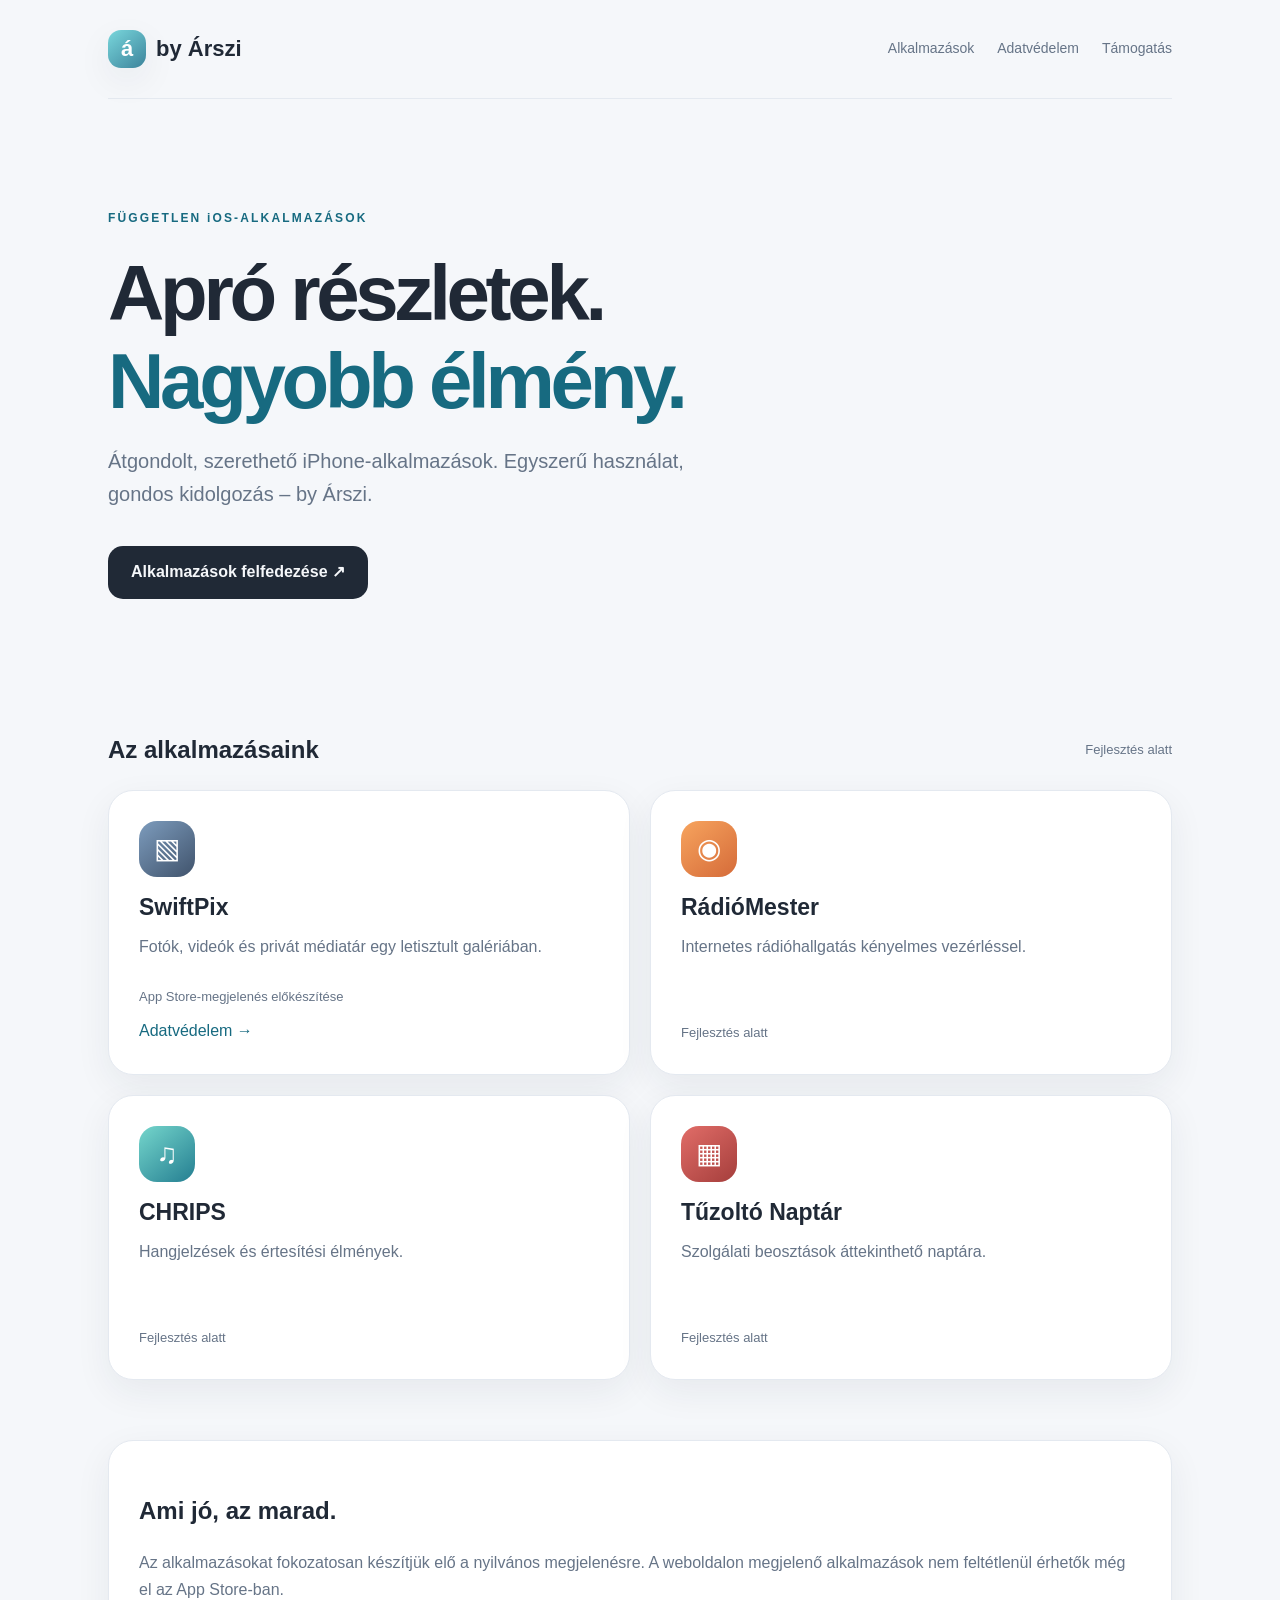
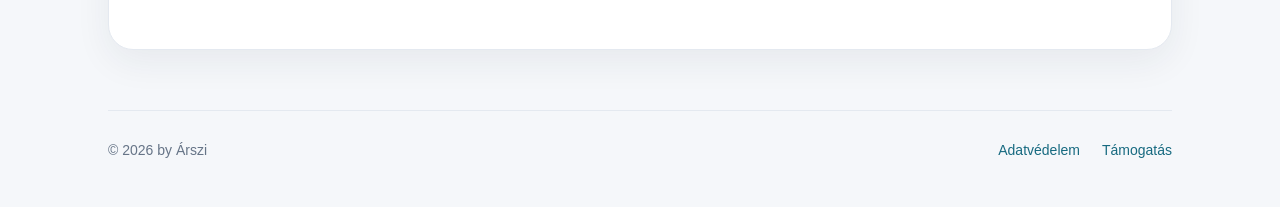
==== index.html @ ac89c8df "Add files via upload" ====
<!doctype html><html lang="hu"><head><meta charset="utf-8"><meta name="viewport" content="width=device-width,initial-scale=1"><meta name="theme-color" content="#f5f7fa"><meta name="description" content="by Árszi – független iPhone-alkalmazások."><title>by Árszi | Alkalmazások</title><link rel="stylesheet" href="style.css"></head><body><div class="wrap"><header><a class="brand" href="index.html"><span class="mark">á</span> by Árszi</a><nav><a href="#apps">Alkalmazások</a><a href="privacy.html">Adatvédelem</a><a href="support.html">Támogatás</a></nav></header><main><section class="hero"><span class="eyebrow">FÜGGETLEN iOS-ALKALMAZÁSOK</span><h1>Apró részletek.<br><span>Nagyobb élmény.</span></h1><p>Átgondolt, szerethető iPhone-alkalmazások. Egyszerű használat, gondos kidolgozás – by Árszi.</p><a class="primary" href="#apps">Alkalmazások felfedezése <span aria-hidden="true">↗</span></a></section><section id="apps"><div class="sectiontop"><h2>Az alkalmazásaink</h2><span>Fejlesztés alatt</span></div><div class="cards"><article class="card"><div class="appicon pix">▧</div><h3>SwiftPix</h3><p>Fotók, videók és privát médiatár egy letisztult galériában.</p><span class="status">App Store-megjelenés előkészítése</span><a href="privacy.html">Adatvédelem →</a></article><article class="card"><div class="appicon radio">◉</div><h3>RádióMester</h3><p>Internetes rádióhallgatás kényelmes vezérléssel.</p><span class="status">Fejlesztés alatt</span></article><article class="card"><div class="appicon chirps">♫</div><h3>CHRIPS</h3><p>Hangjelzések és értesítési élmények.</p><span class="status">Fejlesztés alatt</span></article><article class="card"><div class="appicon fire">▦</div><h3>Tűzoltó Naptár</h3><p>Szolgálati beosztások áttekinthető naptára.</p><span class="status">Fejlesztés alatt</span></article></div></section><section class="note"><h2>Ami jó, az marad.</h2><p>Az alkalmazásokat fokozatosan készítjük elő a nyilvános megjelenésre. A weboldalon megjelenő alkalmazások nem feltétlenül érhetők még el az App Store-ban.</p></section></main><footer><span>© <span id="year"></span> by Árszi</span><div><a href="privacy.html">Adatvédelem</a><a href="support.html">Támogatás</a></div></footer></div><script>document.getElementById('year').textContent=new Date().getFullYear()</script></body></html>
---- style.css ----
:root{color-scheme:light dark;--bg:#f5f7fa;--surface:#fff;--ink:#202936;--muted:#667487;--line:#e4e9f0;--accent:#368b9e;--accent2:#176a80;--shadow:0 12px 36px rgba(26,44,67,.065)}@media(prefers-color-scheme:dark){:root{--bg:#10151d;--surface:#1b2430;--ink:#edf3f9;--muted:#acb8c8;--line:#354253;--accent:#7ad5dd;--accent2:#7ad5dd;--shadow:0 14px 40px rgba(0,0,0,.16)}}*{box-sizing:border-box}html{scroll-behavior:smooth}body{margin:0;background:var(--bg);color:var(--ink);font:16px/1.65 -apple-system,BlinkMacSystemFont,"Segoe UI",sans-serif}.wrap{max-width:1120px;margin:auto;padding:0 28px}a{color:var(--accent2);text-decoration:none}a:hover{text-decoration:underline}header{display:flex;justify-content:space-between;align-items:center;gap:20px;padding:30px 0;border-bottom:1px solid var(--line)}.brand{display:flex;align-items:center;gap:10px;font-weight:800;font-size:22px;color:var(--ink)}.mark{width:38px;height:38px;border-radius:13px;background:linear-gradient(140deg,#79d7dc,#3c839b);display:grid;place-items:center;color:#fff;box-shadow:var(--shadow)}nav{display:flex;gap:23px;flex-wrap:wrap}nav a{font-size:14px;color:var(--muted)}.hero{padding:105px 0 112px;max-width:790px}.eyebrow{letter-spacing:.18em;color:var(--accent2);font-size:12px;font-weight:800}.hero h1{font-size:clamp(44px,7vw,78px);line-height:1.12;letter-spacing:-.055em;margin:20px 0}.hero h1 span{color:var(--accent2)}.hero p{font-size:20px;color:var(--muted);max-width:620px}.primary{display:inline-block;background:var(--ink);color:var(--bg);padding:13px 23px;border-radius:15px;font-weight:650;margin-top:15px}.primary:hover{text-decoration:none;opacity:.88}.sectiontop{display:flex;align-items:center;justify-content:space-between;gap:15px}.sectiontop span,.status{color:var(--muted);font-size:13px}.cards{display:grid;grid-template-columns:repeat(2,minmax(0,1fr));gap:20px}.card,.note,.content{background:var(--surface);border:1px solid var(--line);border-radius:25px;padding:30px;box-shadow:var(--shadow)}.card{min-height:285px;display:flex;flex-direction:column;align-items:flex-start}.card h3{font-size:23px;margin:12px 0 0}.card p{color:var(--muted);margin:7px 0 18px}.card .status{margin-top:auto}.card a{margin-top:10px}.appicon{width:56px;height:56px;border-radius:18px;display:grid;place-items:center;font-size:28px;color:#fff}.pix{background:linear-gradient(140deg,#7d9cbd,#40536c)}.radio{background:linear-gradient(140deg,#f7a45e,#d56b39)}.chirps{background:linear-gradient(140deg,#75d6cc,#247e91)}.fire{background:linear-gradient(140deg,#e16d68,#a53e3c)}.note{margin:60px 0}.note p,.content p,.content li{color:var(--muted)}.content{margin:55px 0;max-width:850px}.content h1{font-size:clamp(32px,5vw,52px);line-height:1.2}.content h2{margin-top:35px;font-size:22px}footer{border-top:1px solid var(--line);display:flex;justify-content:space-between;gap:15px;padding:28px 0 45px;color:var(--muted);font-size:14px}footer div{display:flex;gap:22px}@media(max-width:650px){.wrap{padding:0 18px}header{align-items:flex-start;flex-direction:column}nav{gap:16px}.hero{padding:70px 0}.hero p{font-size:18px}.cards{grid-template-columns:1fr}.card,.note,.content{padding:24px}footer{flex-direction:column}}
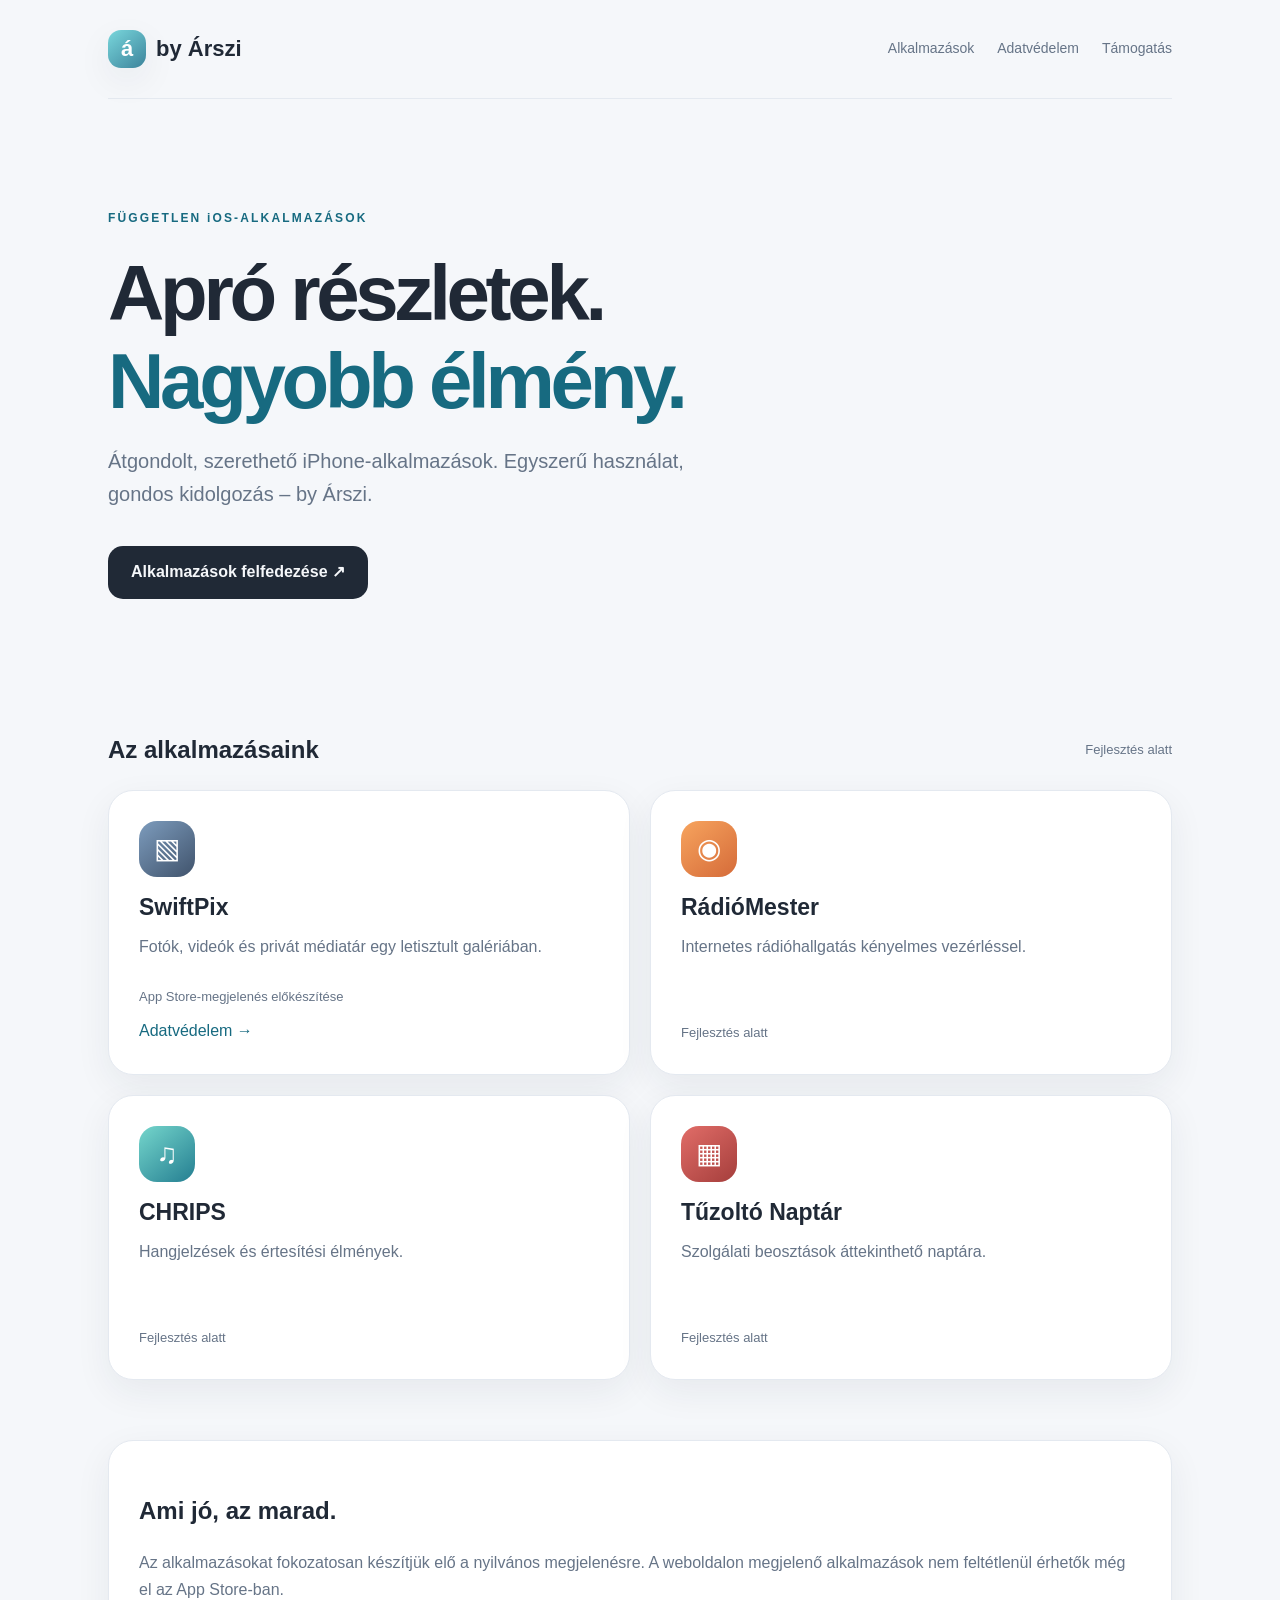
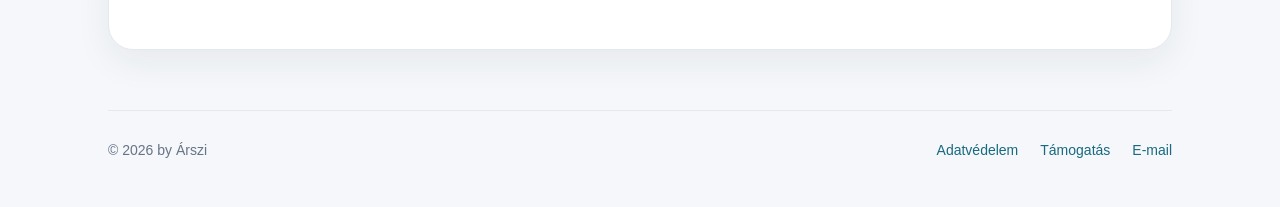
==== commit 547c3c8c: "Add files via upload" ====
--- a/index.html
+++ b/index.html
@@ -1 +1 @@
-<!doctype html><html lang="hu"><head><meta charset="utf-8"><meta name="viewport" content="width=device-width,initial-scale=1"><meta name="theme-color" content="#f5f7fa"><meta name="description" content="by Árszi – független iPhone-alkalmazások."><title>by Árszi | Alkalmazások</title><link rel="stylesheet" href="style.css"></head><body><div class="wrap"><header><a class="brand" href="index.html"><span class="mark">á</span> by Árszi</a><nav><a href="#apps">Alkalmazások</a><a href="privacy.html">Adatvédelem</a><a href="support.html">Támogatás</a></nav></header><main><section class="hero"><span class="eyebrow">FÜGGETLEN iOS-ALKALMAZÁSOK</span><h1>Apró részletek.<br><span>Nagyobb élmény.</span></h1><p>Átgondolt, szerethető iPhone-alkalmazások. Egyszerű használat, gondos kidolgozás – by Árszi.</p><a class="primary" href="#apps">Alkalmazások felfedezése <span aria-hidden="true">↗</span></a></section><section id="apps"><div class="sectiontop"><h2>Az alkalmazásaink</h2><span>Fejlesztés alatt</span></div><div class="cards"><article class="card"><div class="appicon pix">▧</div><h3>SwiftPix</h3><p>Fotók, videók és privát médiatár egy letisztult galériában.</p><span class="status">App Store-megjelenés előkészítése</span><a href="privacy.html">Adatvédelem →</a></article><article class="card"><div class="appicon radio">◉</div><h3>RádióMester</h3><p>Internetes rádióhallgatás kényelmes vezérléssel.</p><span class="status">Fejlesztés alatt</span></article><article class="card"><div class="appicon chirps">♫</div><h3>CHRIPS</h3><p>Hangjelzések és értesítési élmények.</p><span class="status">Fejlesztés alatt</span></article><article class="card"><div class="appicon fire">▦</div><h3>Tűzoltó Naptár</h3><p>Szolgálati beosztások áttekinthető naptára.</p><span class="status">Fejlesztés alatt</span></article></div></section><section class="note"><h2>Ami jó, az marad.</h2><p>Az alkalmazásokat fokozatosan készítjük elő a nyilvános megjelenésre. A weboldalon megjelenő alkalmazások nem feltétlenül érhetők még el az App Store-ban.</p></section></main><footer><span>© <span id="year"></span> by Árszi</span><div><a href="privacy.html">Adatvédelem</a><a href="support.html">Támogatás</a></div></footer></div><script>document.getElementById('year').textContent=new Date().getFullYear()</script></body></html>
+<!doctype html><html lang="hu"><head><meta charset="utf-8"><meta name="viewport" content="width=device-width,initial-scale=1"><meta name="theme-color" content="#f5f7fa"><meta name="description" content="by Árszi – független iPhone-alkalmazások."><title>by Árszi | Alkalmazások</title><link rel="stylesheet" href="style.css"></head><body><div class="wrap"><header><a class="brand" href="index.html"><span class="mark">á</span> by Árszi</a><nav><a href="#apps">Alkalmazások</a><a href="privacy.html">Adatvédelem</a><a href="support.html">Támogatás</a></nav></header><main><section class="hero"><span class="eyebrow">FÜGGETLEN iOS-ALKALMAZÁSOK</span><h1>Apró részletek.<br><span>Nagyobb élmény.</span></h1><p>Átgondolt, szerethető iPhone-alkalmazások. Egyszerű használat, gondos kidolgozás – by Árszi.</p><a class="primary" href="#apps">Alkalmazások felfedezése <span aria-hidden="true">↗</span></a></section><section id="apps"><div class="sectiontop"><h2>Az alkalmazásaink</h2><span>Fejlesztés alatt</span></div><div class="cards"><article class="card"><div class="appicon pix">▧</div><h3>SwiftPix</h3><p>Fotók, videók és privát médiatár egy letisztult galériában.</p><span class="status">App Store-megjelenés előkészítése</span><a href="privacy.html">Adatvédelem →</a></article><article class="card"><div class="appicon radio">◉</div><h3>RádióMester</h3><p>Internetes rádióhallgatás kényelmes vezérléssel.</p><span class="status">Fejlesztés alatt</span></article><article class="card"><div class="appicon chirps">♫</div><h3>CHRIPS</h3><p>Hangjelzések és értesítési élmények.</p><span class="status">Fejlesztés alatt</span></article><article class="card"><div class="appicon fire">▦</div><h3>Tűzoltó Naptár</h3><p>Szolgálati beosztások áttekinthető naptára.</p><span class="status">Fejlesztés alatt</span></article></div></section><section class="note"><h2>Ami jó, az marad.</h2><p>Az alkalmazásokat fokozatosan készítjük elő a nyilvános megjelenésre. A weboldalon megjelenő alkalmazások nem feltétlenül érhetők még el az App Store-ban.</p></section></main><footer><span>© <span id="year"></span> by Árszi</span><div><a href="privacy.html">Adatvédelem</a><a href="support.html">Támogatás</a><a href="mailto:byarszi@proton.me">E-mail</a></div></footer></div><script>document.getElementById('year').textContent=new Date().getFullYear()</script></body></html>
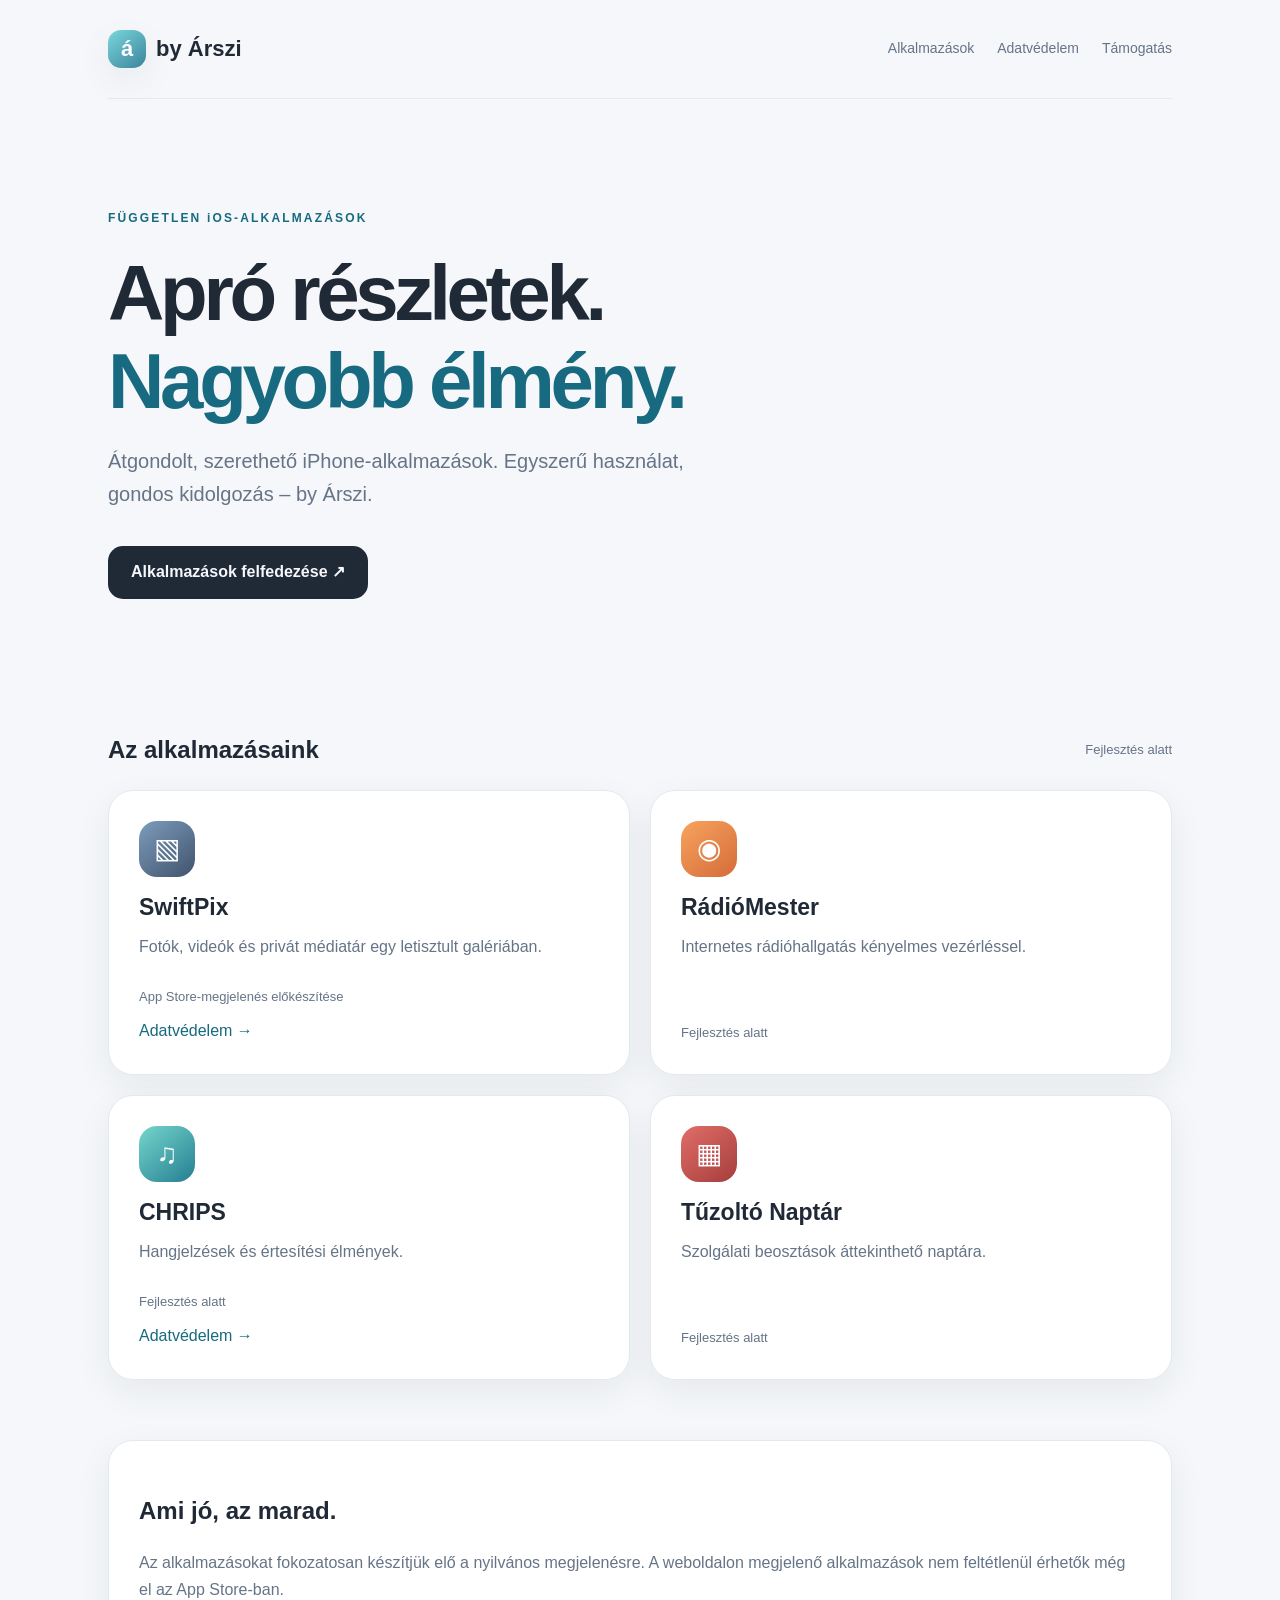
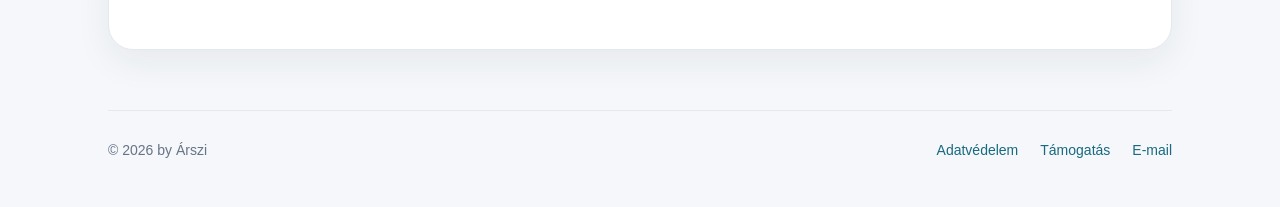
==== commit 4487c19c: "Add files via upload" ====
--- a/index.html
+++ b/index.html
@@ -1 +1 @@
-<!doctype html><html lang="hu"><head><meta charset="utf-8"><meta name="viewport" content="width=device-width,initial-scale=1"><meta name="theme-color" content="#f5f7fa"><meta name="description" content="by Árszi – független iPhone-alkalmazások."><title>by Árszi | Alkalmazások</title><link rel="stylesheet" href="style.css"></head><body><div class="wrap"><header><a class="brand" href="index.html"><span class="mark">á</span> by Árszi</a><nav><a href="#apps">Alkalmazások</a><a href="privacy.html">Adatvédelem</a><a href="support.html">Támogatás</a></nav></header><main><section class="hero"><span class="eyebrow">FÜGGETLEN iOS-ALKALMAZÁSOK</span><h1>Apró részletek.<br><span>Nagyobb élmény.</span></h1><p>Átgondolt, szerethető iPhone-alkalmazások. Egyszerű használat, gondos kidolgozás – by Árszi.</p><a class="primary" href="#apps">Alkalmazások felfedezése <span aria-hidden="true">↗</span></a></section><section id="apps"><div class="sectiontop"><h2>Az alkalmazásaink</h2><span>Fejlesztés alatt</span></div><div class="cards"><article class="card"><div class="appicon pix">▧</div><h3>SwiftPix</h3><p>Fotók, videók és privát médiatár egy letisztult galériában.</p><span class="status">App Store-megjelenés előkészítése</span><a href="privacy.html">Adatvédelem →</a></article><article class="card"><div class="appicon radio">◉</div><h3>RádióMester</h3><p>Internetes rádióhallgatás kényelmes vezérléssel.</p><span class="status">Fejlesztés alatt</span></article><article class="card"><div class="appicon chirps">♫</div><h3>CHRIPS</h3><p>Hangjelzések és értesítési élmények.</p><span class="status">Fejlesztés alatt</span></article><article class="card"><div class="appicon fire">▦</div><h3>Tűzoltó Naptár</h3><p>Szolgálati beosztások áttekinthető naptára.</p><span class="status">Fejlesztés alatt</span></article></div></section><section class="note"><h2>Ami jó, az marad.</h2><p>Az alkalmazásokat fokozatosan készítjük elő a nyilvános megjelenésre. A weboldalon megjelenő alkalmazások nem feltétlenül érhetők még el az App Store-ban.</p></section></main><footer><span>© <span id="year"></span> by Árszi</span><div><a href="privacy.html">Adatvédelem</a><a href="support.html">Támogatás</a><a href="mailto:byarszi@proton.me">E-mail</a></div></footer></div><script>document.getElementById('year').textContent=new Date().getFullYear()</script></body></html>
+<!doctype html><html lang="hu"><head><meta charset="utf-8"><meta name="viewport" content="width=device-width,initial-scale=1"><meta name="theme-color" content="#f5f7fa"><meta name="description" content="by Árszi – független iPhone-alkalmazások."><title>by Árszi | Alkalmazások</title><link rel="stylesheet" href="style.css"></head><body><div class="wrap"><header><a class="brand" href="index.html"><span class="mark">á</span> by Árszi</a><nav><a href="#apps">Alkalmazások</a><a href="privacy.html">Adatvédelem</a><a href="support.html">Támogatás</a></nav></header><main><section class="hero"><span class="eyebrow">FÜGGETLEN iOS-ALKALMAZÁSOK</span><h1>Apró részletek.<br><span>Nagyobb élmény.</span></h1><p>Átgondolt, szerethető iPhone-alkalmazások. Egyszerű használat, gondos kidolgozás – by Árszi.</p><a class="primary" href="#apps">Alkalmazások felfedezése <span aria-hidden="true">↗</span></a></section><section id="apps"><div class="sectiontop"><h2>Az alkalmazásaink</h2><span>Fejlesztés alatt</span></div><div class="cards"><article class="card"><div class="appicon pix">▧</div><h3>SwiftPix</h3><p>Fotók, videók és privát médiatár egy letisztult galériában.</p><span class="status">App Store-megjelenés előkészítése</span><a href="privacy.html">Adatvédelem →</a></article><article class="card"><div class="appicon radio">◉</div><h3>RádióMester</h3><p>Internetes rádióhallgatás kényelmes vezérléssel.</p><span class="status">Fejlesztés alatt</span></article><article class="card"><div class="appicon chirps">♫</div><h3>CHRIPS</h3><p>Hangjelzések és értesítési élmények.</p><span class="status">Fejlesztés alatt</span><a href="chrips-privacy.html">Adatvédelem →</a></article><article class="card"><div class="appicon fire">▦</div><h3>Tűzoltó Naptár</h3><p>Szolgálati beosztások áttekinthető naptára.</p><span class="status">Fejlesztés alatt</span></article></div></section><section class="note"><h2>Ami jó, az marad.</h2><p>Az alkalmazásokat fokozatosan készítjük elő a nyilvános megjelenésre. A weboldalon megjelenő alkalmazások nem feltétlenül érhetők még el az App Store-ban.</p></section></main><footer><span>© <span id="year"></span> by Árszi</span><div><a href="privacy.html">Adatvédelem</a><a href="support.html">Támogatás</a><a href="mailto:byarszi@proton.me">E-mail</a></div></footer></div><script>document.getElementById('year').textContent=new Date().getFullYear()</script></body></html>
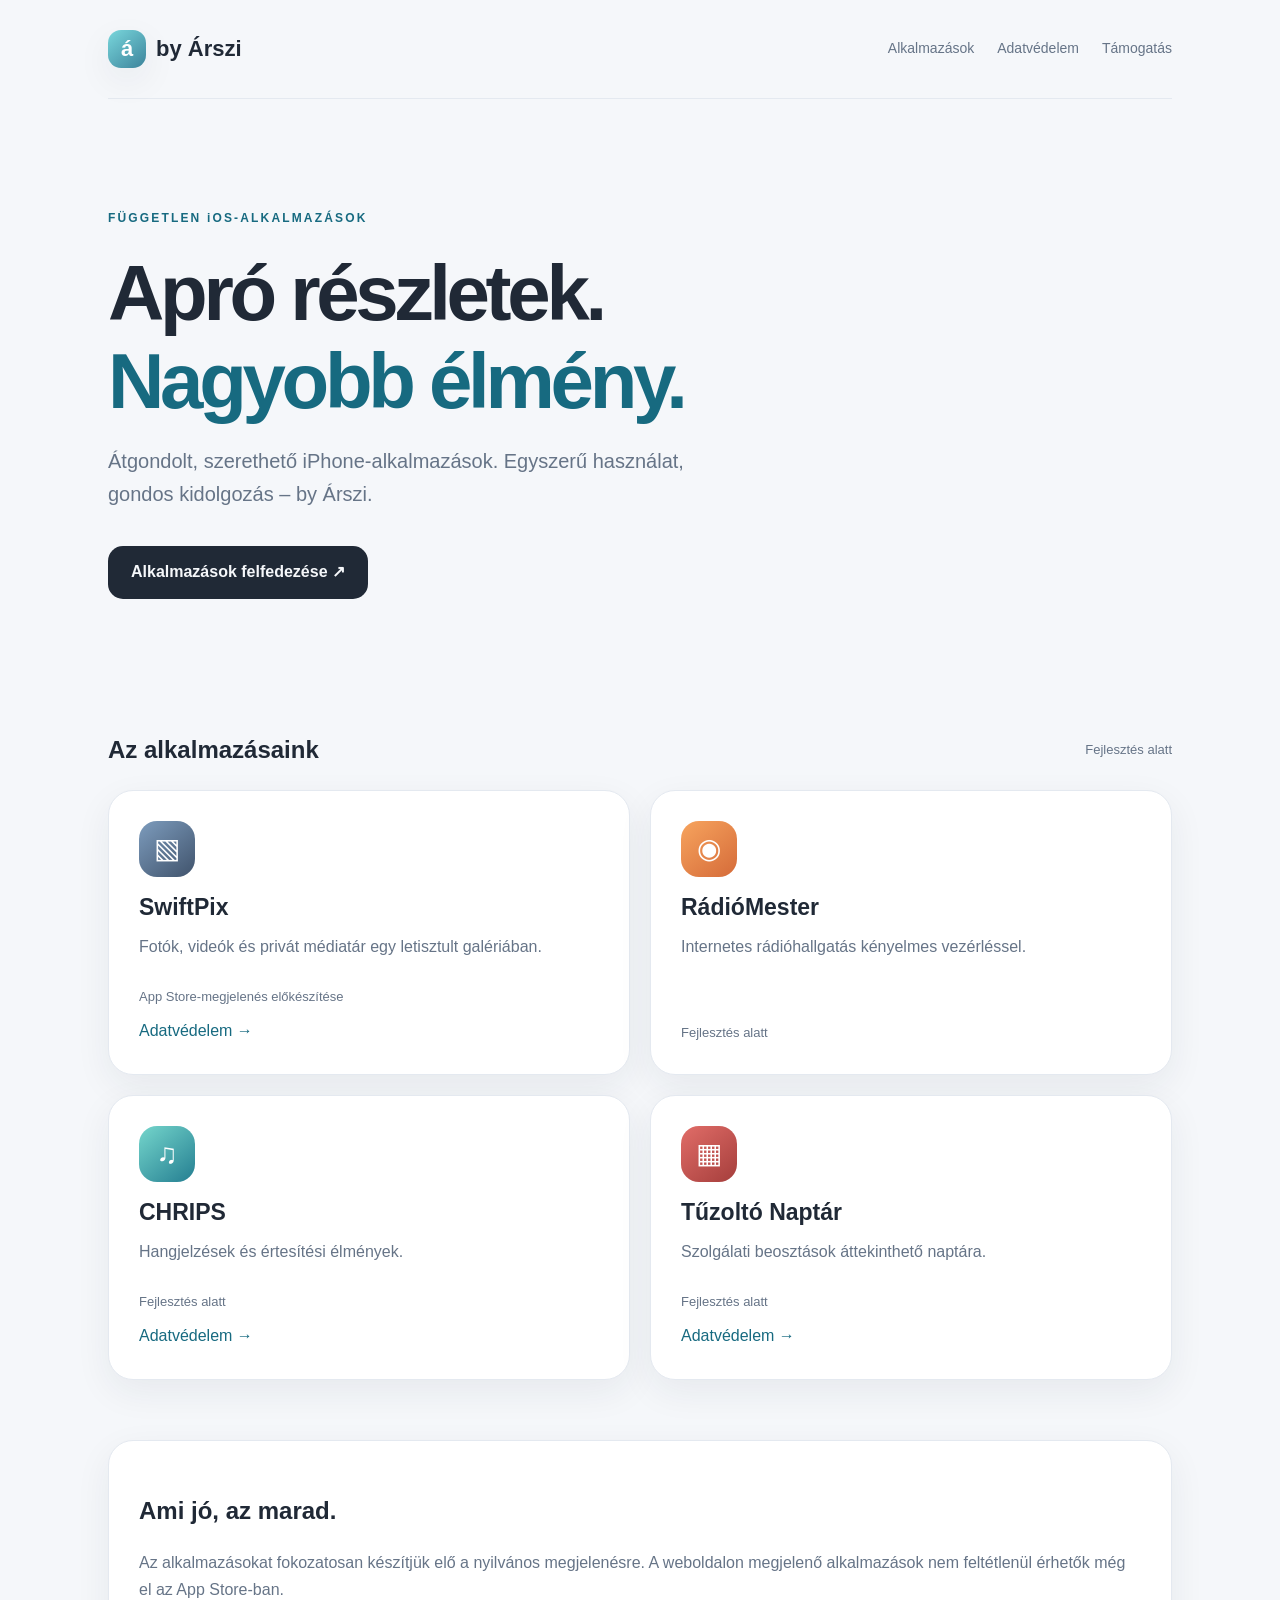
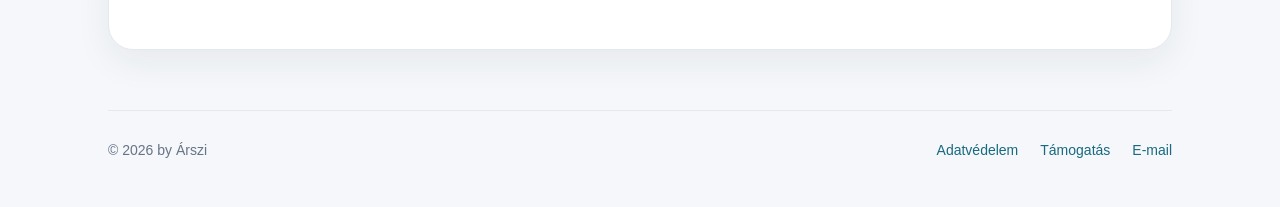
==== commit 837d6cbf: "Add files via upload" ====
--- a/index.html
+++ b/index.html
@@ -1 +1 @@
-<!doctype html><html lang="hu"><head><meta charset="utf-8"><meta name="viewport" content="width=device-width,initial-scale=1"><meta name="theme-color" content="#f5f7fa"><meta name="description" content="by Árszi – független iPhone-alkalmazások."><title>by Árszi | Alkalmazások</title><link rel="stylesheet" href="style.css"></head><body><div class="wrap"><header><a class="brand" href="index.html"><span class="mark">á</span> by Árszi</a><nav><a href="#apps">Alkalmazások</a><a href="privacy.html">Adatvédelem</a><a href="support.html">Támogatás</a></nav></header><main><section class="hero"><span class="eyebrow">FÜGGETLEN iOS-ALKALMAZÁSOK</span><h1>Apró részletek.<br><span>Nagyobb élmény.</span></h1><p>Átgondolt, szerethető iPhone-alkalmazások. Egyszerű használat, gondos kidolgozás – by Árszi.</p><a class="primary" href="#apps">Alkalmazások felfedezése <span aria-hidden="true">↗</span></a></section><section id="apps"><div class="sectiontop"><h2>Az alkalmazásaink</h2><span>Fejlesztés alatt</span></div><div class="cards"><article class="card"><div class="appicon pix">▧</div><h3>SwiftPix</h3><p>Fotók, videók és privát médiatár egy letisztult galériában.</p><span class="status">App Store-megjelenés előkészítése</span><a href="privacy.html">Adatvédelem →</a></article><article class="card"><div class="appicon radio">◉</div><h3>RádióMester</h3><p>Internetes rádióhallgatás kényelmes vezérléssel.</p><span class="status">Fejlesztés alatt</span></article><article class="card"><div class="appicon chirps">♫</div><h3>CHRIPS</h3><p>Hangjelzések és értesítési élmények.</p><span class="status">Fejlesztés alatt</span><a href="chrips-privacy.html">Adatvédelem →</a></article><article class="card"><div class="appicon fire">▦</div><h3>Tűzoltó Naptár</h3><p>Szolgálati beosztások áttekinthető naptára.</p><span class="status">Fejlesztés alatt</span></article></div></section><section class="note"><h2>Ami jó, az marad.</h2><p>Az alkalmazásokat fokozatosan készítjük elő a nyilvános megjelenésre. A weboldalon megjelenő alkalmazások nem feltétlenül érhetők még el az App Store-ban.</p></section></main><footer><span>© <span id="year"></span> by Árszi</span><div><a href="privacy.html">Adatvédelem</a><a href="support.html">Támogatás</a><a href="mailto:byarszi@proton.me">E-mail</a></div></footer></div><script>document.getElementById('year').textContent=new Date().getFullYear()</script></body></html>
+<!doctype html><html lang="hu"><head><meta charset="utf-8"><meta name="viewport" content="width=device-width,initial-scale=1"><meta name="theme-color" content="#f5f7fa"><meta name="description" content="by Árszi – független iPhone-alkalmazások."><title>by Árszi | Alkalmazások</title><link rel="stylesheet" href="style.css"></head><body><div class="wrap"><header><a class="brand" href="index.html"><span class="mark">á</span> by Árszi</a><nav><a href="#apps">Alkalmazások</a><a href="privacy.html">Adatvédelem</a><a href="support.html">Támogatás</a></nav></header><main><section class="hero"><span class="eyebrow">FÜGGETLEN iOS-ALKALMAZÁSOK</span><h1>Apró részletek.<br><span>Nagyobb élmény.</span></h1><p>Átgondolt, szerethető iPhone-alkalmazások. Egyszerű használat, gondos kidolgozás – by Árszi.</p><a class="primary" href="#apps">Alkalmazások felfedezése <span aria-hidden="true">↗</span></a></section><section id="apps"><div class="sectiontop"><h2>Az alkalmazásaink</h2><span>Fejlesztés alatt</span></div><div class="cards"><article class="card"><div class="appicon pix">▧</div><h3>SwiftPix</h3><p>Fotók, videók és privát médiatár egy letisztult galériában.</p><span class="status">App Store-megjelenés előkészítése</span><a href="privacy.html">Adatvédelem →</a></article><article class="card"><div class="appicon radio">◉</div><h3>RádióMester</h3><p>Internetes rádióhallgatás kényelmes vezérléssel.</p><span class="status">Fejlesztés alatt</span></article><article class="card"><div class="appicon chirps">♫</div><h3>CHRIPS</h3><p>Hangjelzések és értesítési élmények.</p><span class="status">Fejlesztés alatt</span><a href="chrips-privacy.html">Adatvédelem →</a></article><article class="card"><div class="appicon fire">▦</div><h3>Tűzoltó Naptár</h3><p>Szolgálati beosztások áttekinthető naptára.</p><span class="status">Fejlesztés alatt</span><a href="tuzoltonaptar-privacy.html">Adatvédelem →</a></article></div></section><section class="note"><h2>Ami jó, az marad.</h2><p>Az alkalmazásokat fokozatosan készítjük elő a nyilvános megjelenésre. A weboldalon megjelenő alkalmazások nem feltétlenül érhetők még el az App Store-ban.</p></section></main><footer><span>© <span id="year"></span> by Árszi</span><div><a href="privacy.html">Adatvédelem</a><a href="support.html">Támogatás</a><a href="mailto:byarszi@proton.me">E-mail</a></div></footer></div><script>document.getElementById('year').textContent=new Date().getFullYear()</script></body></html>
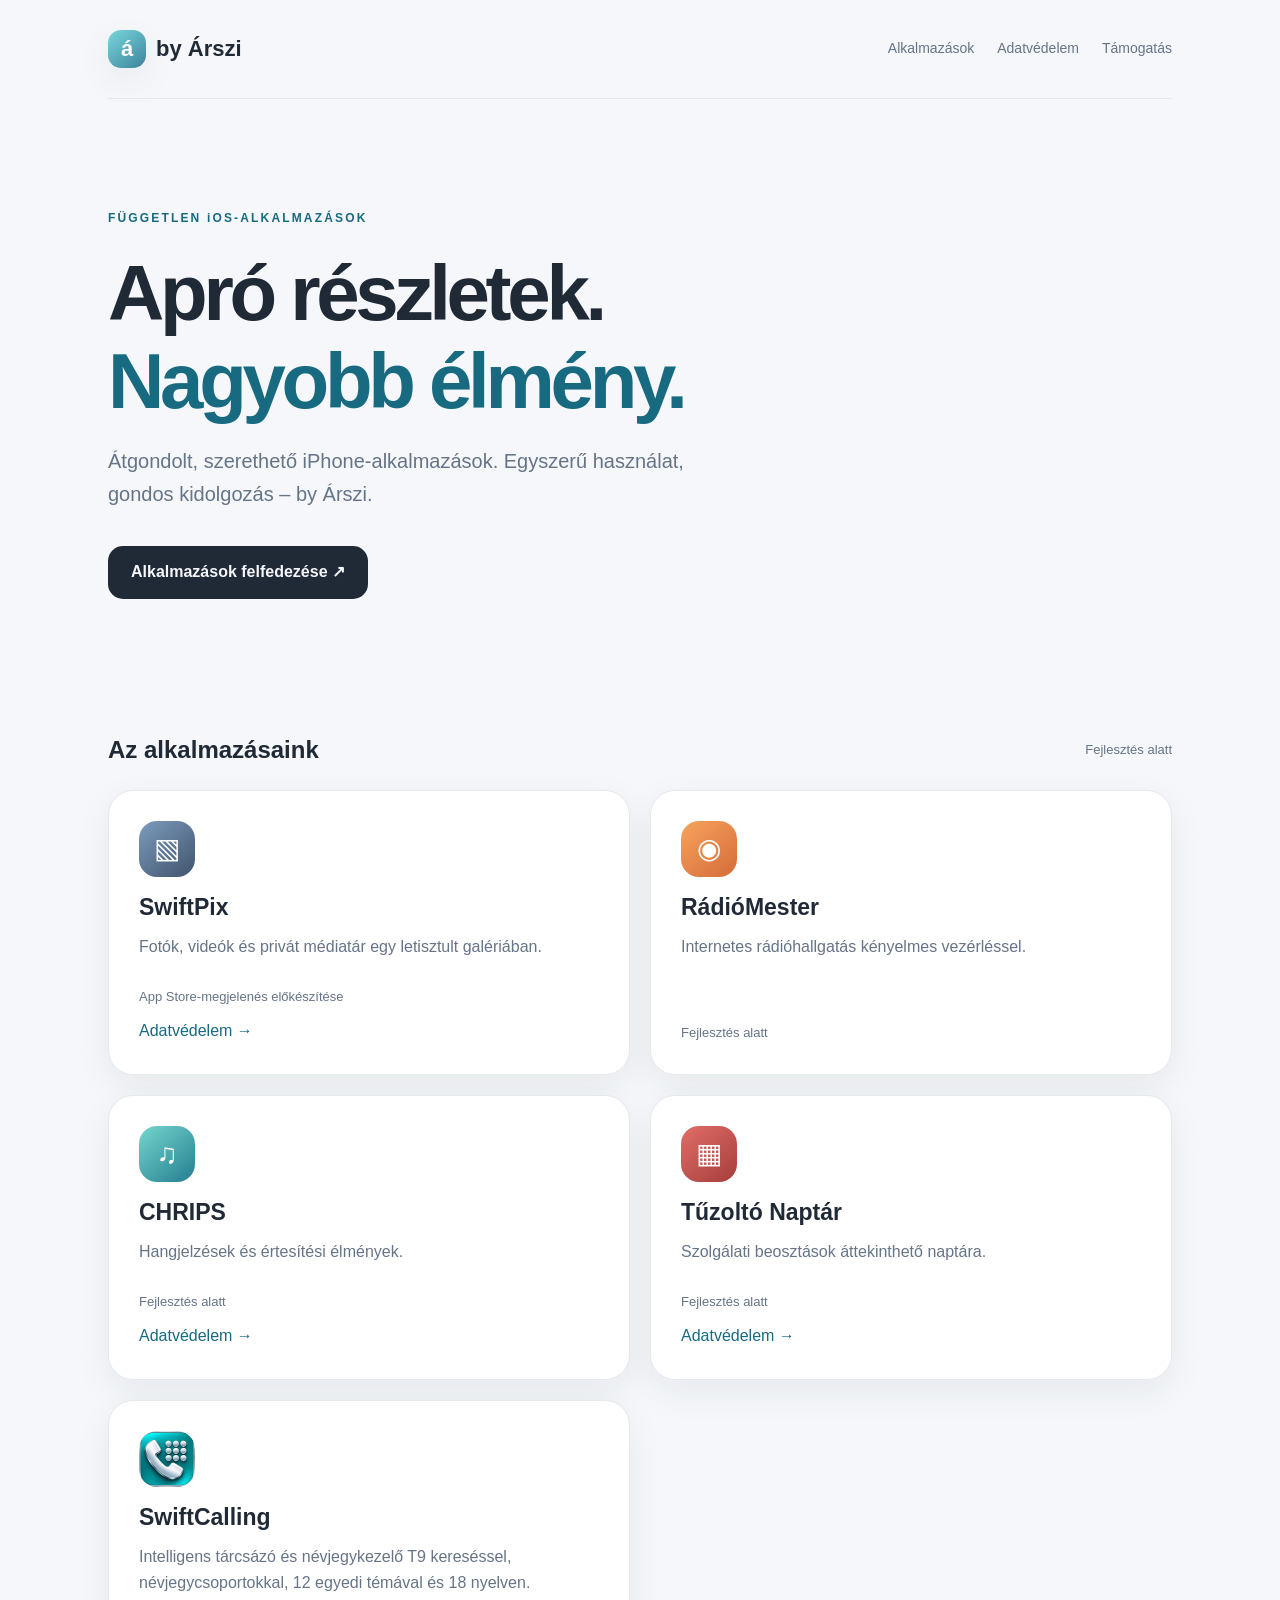
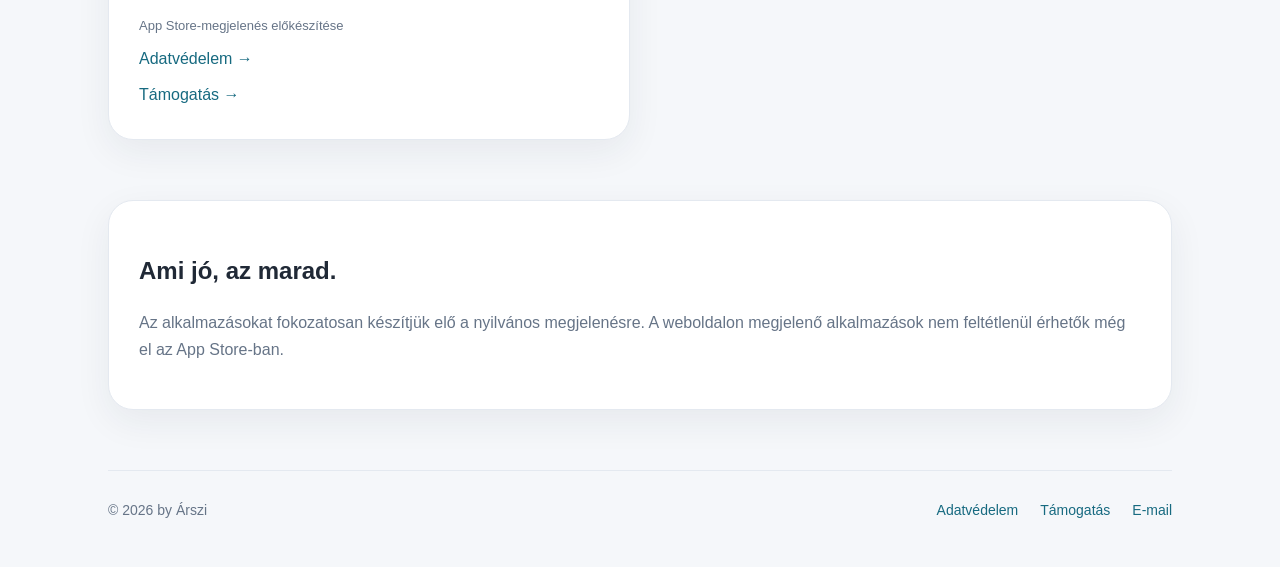
==== commit 8edf7296: "Add files via upload" ====
--- a/index.html
+++ b/index.html
@@ -1 +1 @@
-<!doctype html><html lang="hu"><head><meta charset="utf-8"><meta name="viewport" content="width=device-width,initial-scale=1"><meta name="theme-color" content="#f5f7fa"><meta name="description" content="by Árszi – független iPhone-alkalmazások."><title>by Árszi | Alkalmazások</title><link rel="stylesheet" href="style.css"></head><body><div class="wrap"><header><a class="brand" href="index.html"><span class="mark">á</span> by Árszi</a><nav><a href="#apps">Alkalmazások</a><a href="privacy.html">Adatvédelem</a><a href="support.html">Támogatás</a></nav></header><main><section class="hero"><span class="eyebrow">FÜGGETLEN iOS-ALKALMAZÁSOK</span><h1>Apró részletek.<br><span>Nagyobb élmény.</span></h1><p>Átgondolt, szerethető iPhone-alkalmazások. Egyszerű használat, gondos kidolgozás – by Árszi.</p><a class="primary" href="#apps">Alkalmazások felfedezése <span aria-hidden="true">↗</span></a></section><section id="apps"><div class="sectiontop"><h2>Az alkalmazásaink</h2><span>Fejlesztés alatt</span></div><div class="cards"><article class="card"><div class="appicon pix">▧</div><h3>SwiftPix</h3><p>Fotók, videók és privát médiatár egy letisztult galériában.</p><span class="status">App Store-megjelenés előkészítése</span><a href="privacy.html">Adatvédelem →</a></article><article class="card"><div class="appicon radio">◉</div><h3>RádióMester</h3><p>Internetes rádióhallgatás kényelmes vezérléssel.</p><span class="status">Fejlesztés alatt</span></article><article class="card"><div class="appicon chirps">♫</div><h3>CHRIPS</h3><p>Hangjelzések és értesítési élmények.</p><span class="status">Fejlesztés alatt</span><a href="chrips-privacy.html">Adatvédelem →</a></article><article class="card"><div class="appicon fire">▦</div><h3>Tűzoltó Naptár</h3><p>Szolgálati beosztások áttekinthető naptára.</p><span class="status">Fejlesztés alatt</span><a href="tuzoltonaptar-privacy.html">Adatvédelem →</a></article></div></section><section class="note"><h2>Ami jó, az marad.</h2><p>Az alkalmazásokat fokozatosan készítjük elő a nyilvános megjelenésre. A weboldalon megjelenő alkalmazások nem feltétlenül érhetők még el az App Store-ban.</p></section></main><footer><span>© <span id="year"></span> by Árszi</span><div><a href="privacy.html">Adatvédelem</a><a href="support.html">Támogatás</a><a href="mailto:byarszi@proton.me">E-mail</a></div></footer></div><script>document.getElementById('year').textContent=new Date().getFullYear()</script></body></html>
+<!doctype html><html lang="hu"><head><meta charset="utf-8"><meta name="viewport" content="width=device-width,initial-scale=1"><meta name="theme-color" content="#f5f7fa"><meta name="description" content="by Árszi – független iPhone-alkalmazások."><title>by Árszi | Alkalmazások</title><link rel="stylesheet" href="style.css"></head><body><div class="wrap"><header><a class="brand" href="index.html"><span class="mark">á</span> by Árszi</a><nav><a href="#apps">Alkalmazások</a><a href="privacy.html">Adatvédelem</a><a href="support.html">Támogatás</a></nav></header><main><section class="hero"><span class="eyebrow">FÜGGETLEN iOS-ALKALMAZÁSOK</span><h1>Apró részletek.<br><span>Nagyobb élmény.</span></h1><p>Átgondolt, szerethető iPhone-alkalmazások. Egyszerű használat, gondos kidolgozás – by Árszi.</p><a class="primary" href="#apps">Alkalmazások felfedezése <span aria-hidden="true">↗</span></a></section><section id="apps"><div class="sectiontop"><h2>Az alkalmazásaink</h2><span>Fejlesztés alatt</span></div><div class="cards"><article class="card"><div class="appicon pix">▧</div><h3>SwiftPix</h3><p>Fotók, videók és privát médiatár egy letisztult galériában.</p><span class="status">App Store-megjelenés előkészítése</span><a href="privacy.html">Adatvédelem →</a></article><article class="card"><div class="appicon radio">◉</div><h3>RádióMester</h3><p>Internetes rádióhallgatás kényelmes vezérléssel.</p><span class="status">Fejlesztés alatt</span></article><article class="card"><div class="appicon chirps">♫</div><h3>CHRIPS</h3><p>Hangjelzések és értesítési élmények.</p><span class="status">Fejlesztés alatt</span><a href="chrips-privacy.html">Adatvédelem →</a></article><article class="card"><div class="appicon fire">▦</div><h3>Tűzoltó Naptár</h3><p>Szolgálati beosztások áttekinthető naptára.</p><span class="status">Fejlesztés alatt</span><a href="tuzoltonaptar-privacy.html">Adatvédelem →</a></article><article class="card"><img class="appicon" src="[data-uri]" width="56" height="56" alt="SwiftCalling alkalmazásikon"><h3>SwiftCalling</h3><p>Intelligens tárcsázó és névjegykezelő T9 kereséssel, névjegycsoportokkal, 12 egyedi témával és 18 nyelven.</p><span class="status">App Store-megjelenés előkészítése</span><a href="swiftcalling-privacy.html">Adatvédelem →</a><a href="swiftcalling-support.html">Támogatás →</a></article></div></section><section class="note"><h2>Ami jó, az marad.</h2><p>Az alkalmazásokat fokozatosan készítjük elő a nyilvános megjelenésre. A weboldalon megjelenő alkalmazások nem feltétlenül érhetők még el az App Store-ban.</p></section></main><footer><span>© <span id="year"></span> by Árszi</span><div><a href="privacy.html">Adatvédelem</a><a href="support.html">Támogatás</a><a href="mailto:byarszi@proton.me">E-mail</a></div></footer></div><script>document.getElementById('year').textContent=new Date().getFullYear()</script></body></html>
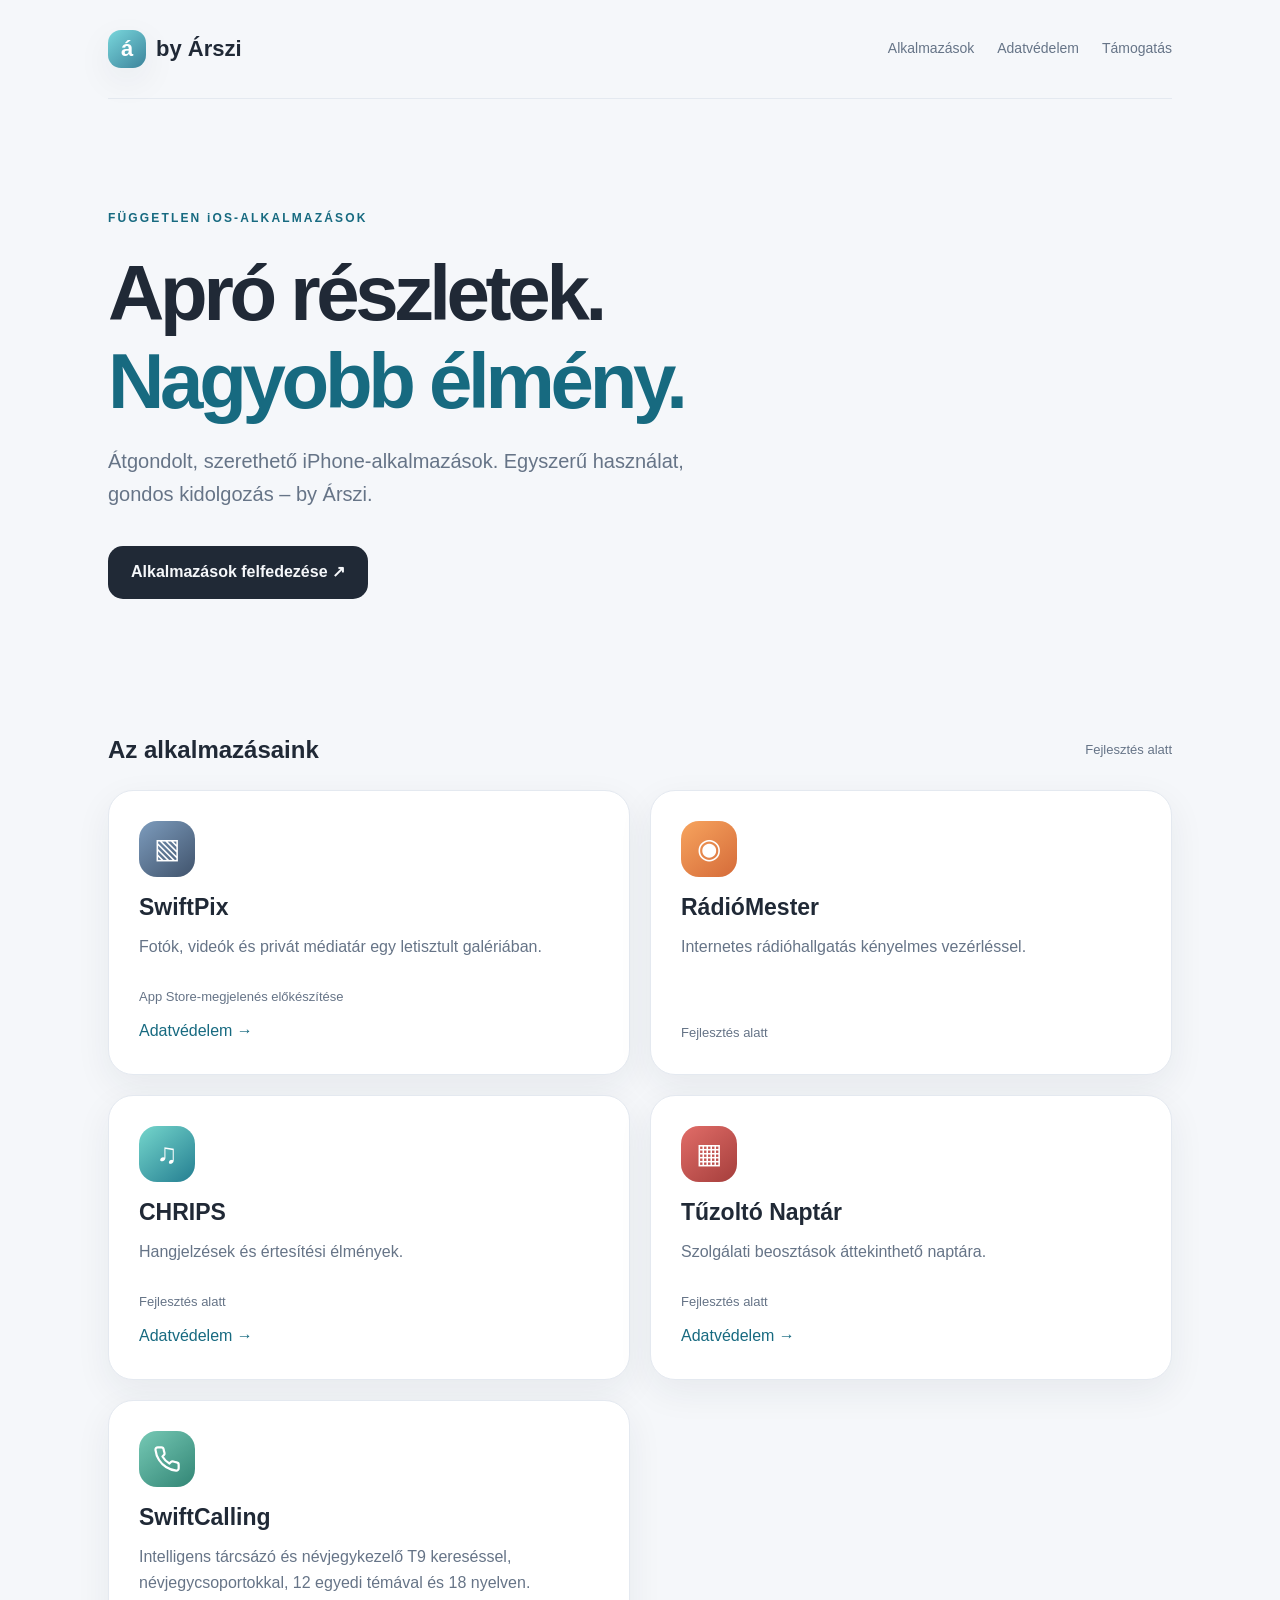
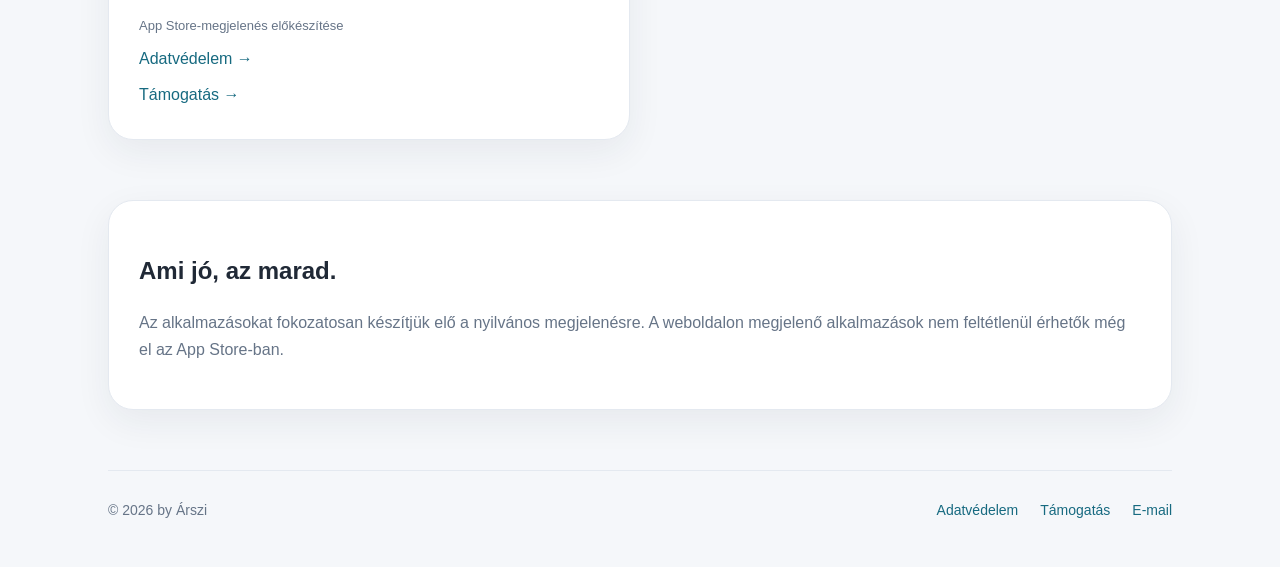
==== commit c26cbeb6: "Add files via upload" ====
--- a/index.html
+++ b/index.html
@@ -1 +1 @@
-<!doctype html><html lang="hu"><head><meta charset="utf-8"><meta name="viewport" content="width=device-width,initial-scale=1"><meta name="theme-color" content="#f5f7fa"><meta name="description" content="by Árszi – független iPhone-alkalmazások."><title>by Árszi | Alkalmazások</title><link rel="stylesheet" href="style.css"></head><body><div class="wrap"><header><a class="brand" href="index.html"><span class="mark">á</span> by Árszi</a><nav><a href="#apps">Alkalmazások</a><a href="privacy.html">Adatvédelem</a><a href="support.html">Támogatás</a></nav></header><main><section class="hero"><span class="eyebrow">FÜGGETLEN iOS-ALKALMAZÁSOK</span><h1>Apró részletek.<br><span>Nagyobb élmény.</span></h1><p>Átgondolt, szerethető iPhone-alkalmazások. Egyszerű használat, gondos kidolgozás – by Árszi.</p><a class="primary" href="#apps">Alkalmazások felfedezése <span aria-hidden="true">↗</span></a></section><section id="apps"><div class="sectiontop"><h2>Az alkalmazásaink</h2><span>Fejlesztés alatt</span></div><div class="cards"><article class="card"><div class="appicon pix">▧</div><h3>SwiftPix</h3><p>Fotók, videók és privát médiatár egy letisztult galériában.</p><span class="status">App Store-megjelenés előkészítése</span><a href="privacy.html">Adatvédelem →</a></article><article class="card"><div class="appicon radio">◉</div><h3>RádióMester</h3><p>Internetes rádióhallgatás kényelmes vezérléssel.</p><span class="status">Fejlesztés alatt</span></article><article class="card"><div class="appicon chirps">♫</div><h3>CHRIPS</h3><p>Hangjelzések és értesítési élmények.</p><span class="status">Fejlesztés alatt</span><a href="chrips-privacy.html">Adatvédelem →</a></article><article class="card"><div class="appicon fire">▦</div><h3>Tűzoltó Naptár</h3><p>Szolgálati beosztások áttekinthető naptára.</p><span class="status">Fejlesztés alatt</span><a href="tuzoltonaptar-privacy.html">Adatvédelem →</a></article><article class="card"><img class="appicon" src="[data-uri]" width="56" height="56" alt="SwiftCalling alkalmazásikon"><h3>SwiftCalling</h3><p>Intelligens tárcsázó és névjegykezelő T9 kereséssel, névjegycsoportokkal, 12 egyedi témával és 18 nyelven.</p><span class="status">App Store-megjelenés előkészítése</span><a href="swiftcalling-privacy.html">Adatvédelem →</a><a href="swiftcalling-support.html">Támogatás →</a></article></div></section><section class="note"><h2>Ami jó, az marad.</h2><p>Az alkalmazásokat fokozatosan készítjük elő a nyilvános megjelenésre. A weboldalon megjelenő alkalmazások nem feltétlenül érhetők még el az App Store-ban.</p></section></main><footer><span>© <span id="year"></span> by Árszi</span><div><a href="privacy.html">Adatvédelem</a><a href="support.html">Támogatás</a><a href="mailto:byarszi@proton.me">E-mail</a></div></footer></div><script>document.getElementById('year').textContent=new Date().getFullYear()</script></body></html>
+<!doctype html><html lang="hu"><head><meta charset="utf-8"><meta name="viewport" content="width=device-width,initial-scale=1"><meta name="theme-color" content="#f5f7fa"><meta name="description" content="by Árszi – független iPhone-alkalmazások."><title>by Árszi | Alkalmazások</title><link rel="stylesheet" href="style.css"></head><body><div class="wrap"><header><a class="brand" href="index.html"><span class="mark">á</span> by Árszi</a><nav><a href="#apps">Alkalmazások</a><a href="privacy.html">Adatvédelem</a><a href="support.html">Támogatás</a></nav></header><main><section class="hero"><span class="eyebrow">FÜGGETLEN iOS-ALKALMAZÁSOK</span><h1>Apró részletek.<br><span>Nagyobb élmény.</span></h1><p>Átgondolt, szerethető iPhone-alkalmazások. Egyszerű használat, gondos kidolgozás – by Árszi.</p><a class="primary" href="#apps">Alkalmazások felfedezése <span aria-hidden="true">↗</span></a></section><section id="apps"><div class="sectiontop"><h2>Az alkalmazásaink</h2><span>Fejlesztés alatt</span></div><div class="cards"><article class="card"><div class="appicon pix">▧</div><h3>SwiftPix</h3><p>Fotók, videók és privát médiatár egy letisztult galériában.</p><span class="status">App Store-megjelenés előkészítése</span><a href="privacy.html">Adatvédelem →</a></article><article class="card"><div class="appicon radio">◉</div><h3>RádióMester</h3><p>Internetes rádióhallgatás kényelmes vezérléssel.</p><span class="status">Fejlesztés alatt</span></article><article class="card"><div class="appicon chirps">♫</div><h3>CHRIPS</h3><p>Hangjelzések és értesítési élmények.</p><span class="status">Fejlesztés alatt</span><a href="chrips-privacy.html">Adatvédelem →</a></article><article class="card"><div class="appicon fire">▦</div><h3>Tűzoltó Naptár</h3><p>Szolgálati beosztások áttekinthető naptára.</p><span class="status">Fejlesztés alatt</span><a href="tuzoltonaptar-privacy.html">Adatvédelem →</a></article><article class="card"><div class="appicon" style="background:linear-gradient(140deg,#76c9b5,#328575)" role="img" aria-label="SwiftCalling alkalmazásikon"><svg width="28" height="28" viewBox="0 0 24 24" fill="none" stroke="currentColor" stroke-width="1.9" stroke-linecap="round" stroke-linejoin="round" aria-hidden="true"><path d="M22 16.92v3a2 2 0 0 1-2.18 2 19.79 19.79 0 0 1-8.63-3.07 19.5 19.5 0 0 1-6-6A19.79 19.79 0 0 1 2.12 4.2 2 2 0 0 1 4.11 2h3a2 2 0 0 1 2 1.72c.13.96.36 1.9.69 2.81a2 2 0 0 1-.45 2.11L8.09 9.91a16 16 0 0 0 6 6l1.27-1.27a2 2 0 0 1 2.11-.45c.91.33 1.85.56 2.81.69A2 2 0 0 1 22 16.92z"/></svg></div><h3>SwiftCalling</h3><p>Intelligens tárcsázó és névjegykezelő T9 kereséssel, névjegycsoportokkal, 12 egyedi témával és 18 nyelven.</p><span class="status">App Store-megjelenés előkészítése</span><a href="swiftcalling-privacy.html">Adatvédelem →</a><a href="swiftcalling-support.html">Támogatás →</a></article></div></section><section class="note"><h2>Ami jó, az marad.</h2><p>Az alkalmazásokat fokozatosan készítjük elő a nyilvános megjelenésre. A weboldalon megjelenő alkalmazások nem feltétlenül érhetők még el az App Store-ban.</p></section></main><footer><span>© <span id="year"></span> by Árszi</span><div><a href="privacy.html">Adatvédelem</a><a href="support.html">Támogatás</a><a href="mailto:byarszi@proton.me">E-mail</a></div></footer></div><script>document.getElementById('year').textContent=new Date().getFullYear()</script></body></html>
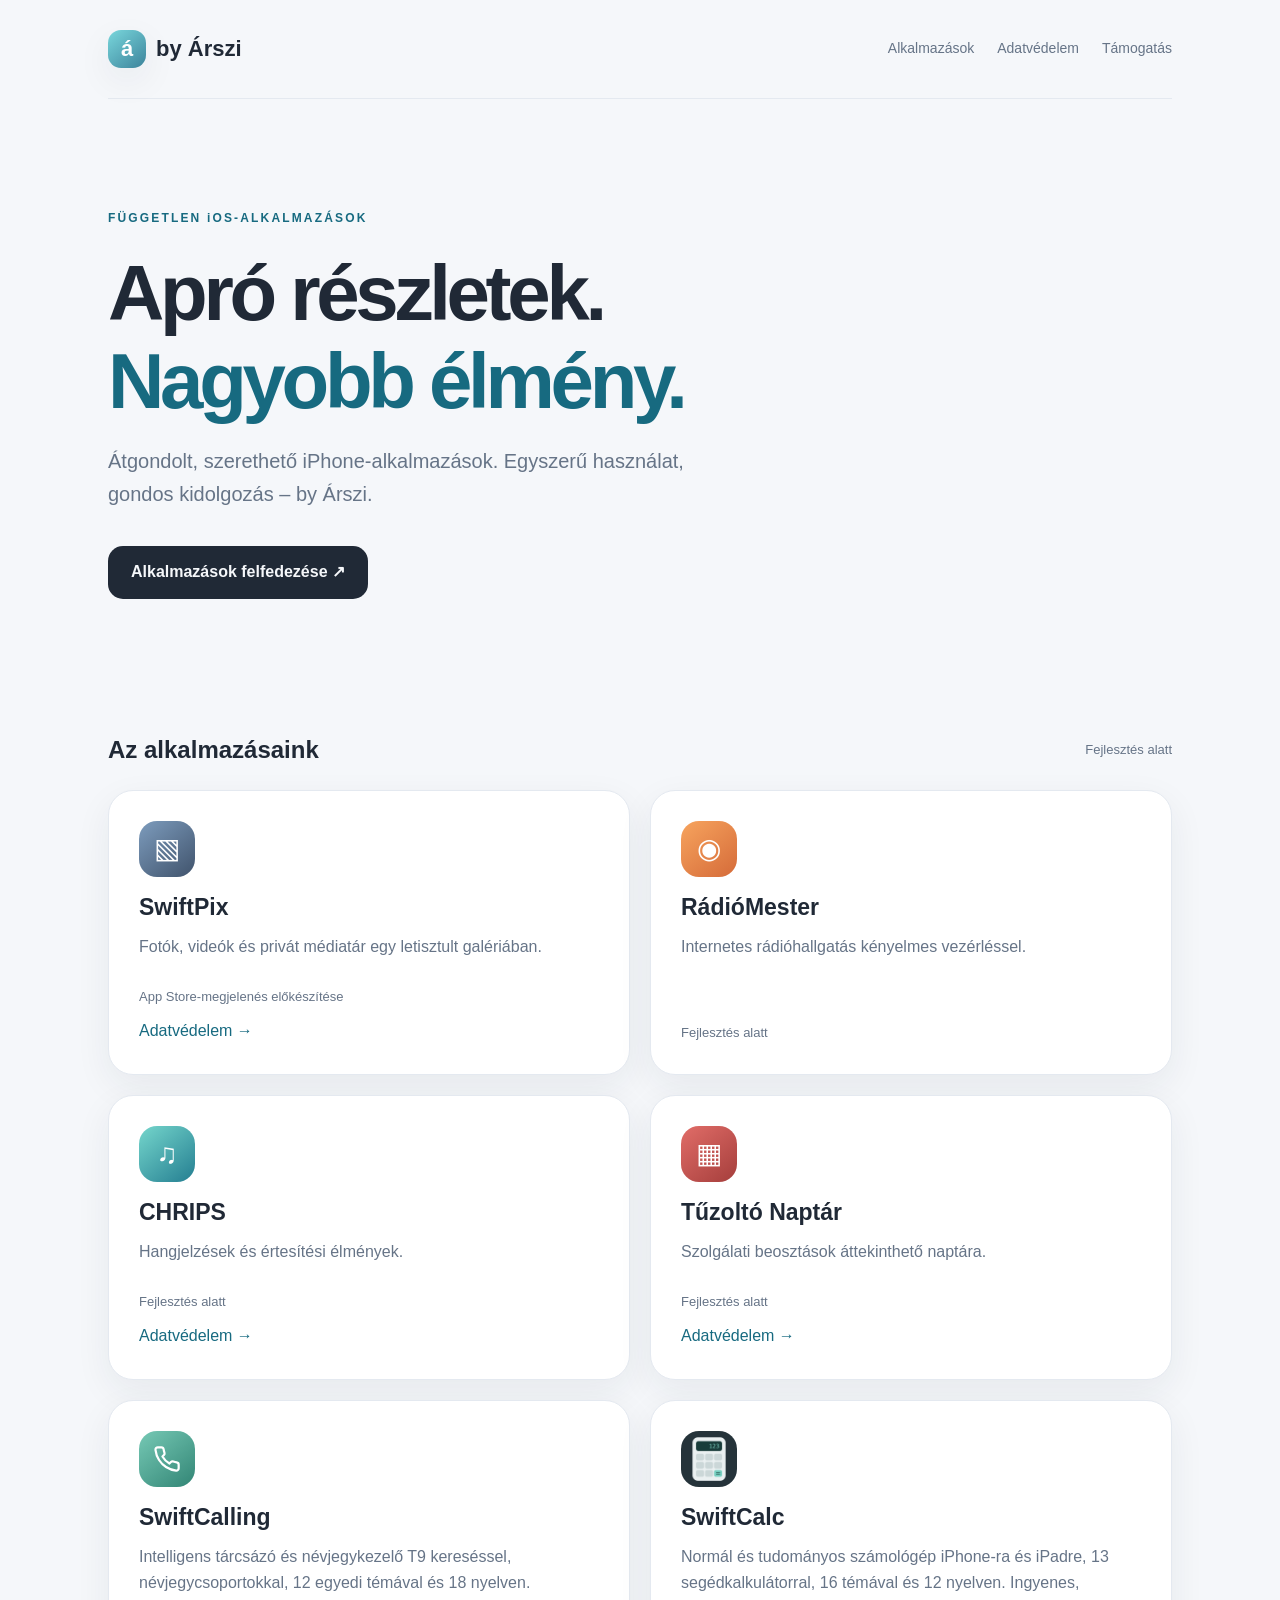
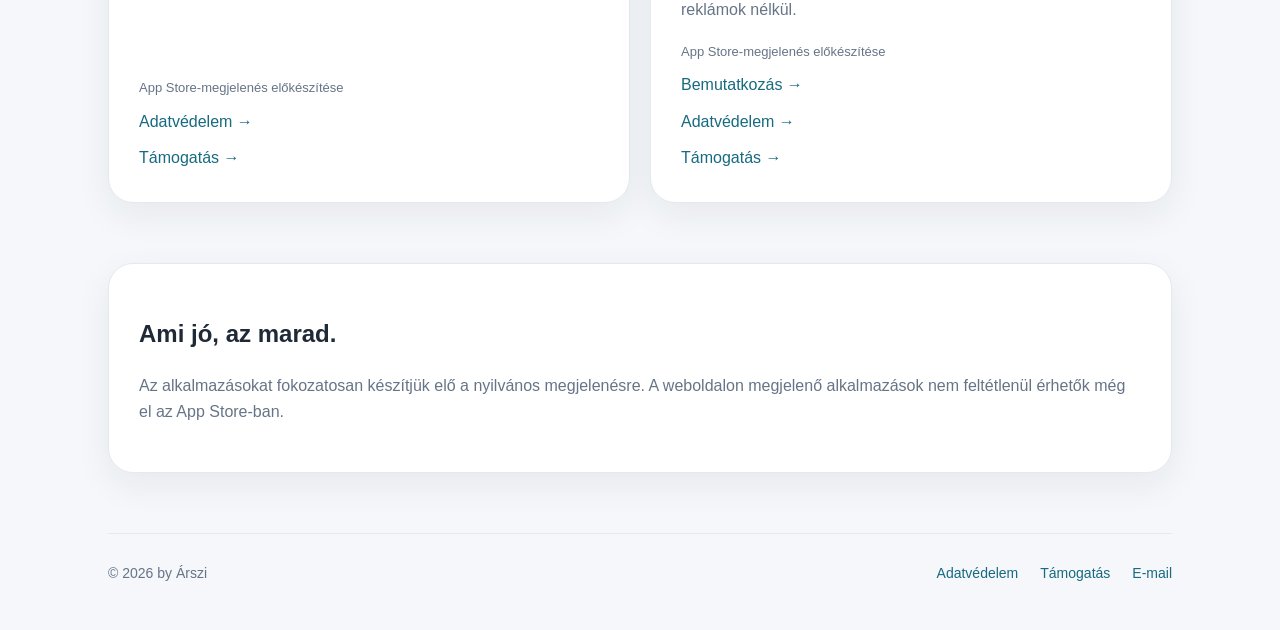
==== commit 61c7f5a1: "Add SwiftCalc app card to homepage" ====
--- a/index.html
+++ b/index.html
@@ -1 +1 @@
-<!doctype html><html lang="hu"><head><meta charset="utf-8"><meta name="viewport" content="width=device-width,initial-scale=1"><meta name="theme-color" content="#f5f7fa"><meta name="description" content="by Árszi – független iPhone-alkalmazások."><title>by Árszi | Alkalmazások</title><link rel="stylesheet" href="style.css"></head><body><div class="wrap"><header><a class="brand" href="index.html"><span class="mark">á</span> by Árszi</a><nav><a href="#apps">Alkalmazások</a><a href="privacy.html">Adatvédelem</a><a href="support.html">Támogatás</a></nav></header><main><section class="hero"><span class="eyebrow">FÜGGETLEN iOS-ALKALMAZÁSOK</span><h1>Apró részletek.<br><span>Nagyobb élmény.</span></h1><p>Átgondolt, szerethető iPhone-alkalmazások. Egyszerű használat, gondos kidolgozás – by Árszi.</p><a class="primary" href="#apps">Alkalmazások felfedezése <span aria-hidden="true">↗</span></a></section><section id="apps"><div class="sectiontop"><h2>Az alkalmazásaink</h2><span>Fejlesztés alatt</span></div><div class="cards"><article class="card"><div class="appicon pix">▧</div><h3>SwiftPix</h3><p>Fotók, videók és privát médiatár egy letisztult galériában.</p><span class="status">App Store-megjelenés előkészítése</span><a href="privacy.html">Adatvédelem →</a></article><article class="card"><div class="appicon radio">◉</div><h3>RádióMester</h3><p>Internetes rádióhallgatás kényelmes vezérléssel.</p><span class="status">Fejlesztés alatt</span></article><article class="card"><div class="appicon chirps">♫</div><h3>CHRIPS</h3><p>Hangjelzések és értesítési élmények.</p><span class="status">Fejlesztés alatt</span><a href="chrips-privacy.html">Adatvédelem →</a></article><article class="card"><div class="appicon fire">▦</div><h3>Tűzoltó Naptár</h3><p>Szolgálati beosztások áttekinthető naptára.</p><span class="status">Fejlesztés alatt</span><a href="tuzoltonaptar-privacy.html">Adatvédelem →</a></article><article class="card"><div class="appicon" style="background:linear-gradient(140deg,#76c9b5,#328575)" role="img" aria-label="SwiftCalling alkalmazásikon"><svg width="28" height="28" viewBox="0 0 24 24" fill="none" stroke="currentColor" stroke-width="1.9" stroke-linecap="round" stroke-linejoin="round" aria-hidden="true"><path d="M22 16.92v3a2 2 0 0 1-2.18 2 19.79 19.79 0 0 1-8.63-3.07 19.5 19.5 0 0 1-6-6A19.79 19.79 0 0 1 2.12 4.2 2 2 0 0 1 4.11 2h3a2 2 0 0 1 2 1.72c.13.96.36 1.9.69 2.81a2 2 0 0 1-.45 2.11L8.09 9.91a16 16 0 0 0 6 6l1.27-1.27a2 2 0 0 1 2.11-.45c.91.33 1.85.56 2.81.69A2 2 0 0 1 22 16.92z"/></svg></div><h3>SwiftCalling</h3><p>Intelligens tárcsázó és névjegykezelő T9 kereséssel, névjegycsoportokkal, 12 egyedi témával és 18 nyelven.</p><span class="status">App Store-megjelenés előkészítése</span><a href="swiftcalling-privacy.html">Adatvédelem →</a><a href="swiftcalling-support.html">Támogatás →</a></article></div></section><section class="note"><h2>Ami jó, az marad.</h2><p>Az alkalmazásokat fokozatosan készítjük elő a nyilvános megjelenésre. A weboldalon megjelenő alkalmazások nem feltétlenül érhetők még el az App Store-ban.</p></section></main><footer><span>© <span id="year"></span> by Árszi</span><div><a href="privacy.html">Adatvédelem</a><a href="support.html">Támogatás</a><a href="mailto:byarszi@proton.me">E-mail</a></div></footer></div><script>document.getElementById('year').textContent=new Date().getFullYear()</script></body></html>
+<!doctype html><html lang="hu"><head><meta charset="utf-8"><meta name="viewport" content="width=device-width,initial-scale=1"><meta name="theme-color" content="#f5f7fa"><meta name="description" content="by Árszi – független iPhone-alkalmazások."><title>by Árszi | Alkalmazások</title><link rel="stylesheet" href="style.css"></head><body><div class="wrap"><header><a class="brand" href="index.html"><span class="mark">á</span> by Árszi</a><nav><a href="#apps">Alkalmazások</a><a href="privacy.html">Adatvédelem</a><a href="support.html">Támogatás</a></nav></header><main><section class="hero"><span class="eyebrow">FÜGGETLEN iOS-ALKALMAZÁSOK</span><h1>Apró részletek.<br><span>Nagyobb élmény.</span></h1><p>Átgondolt, szerethető iPhone-alkalmazások. Egyszerű használat, gondos kidolgozás – by Árszi.</p><a class="primary" href="#apps">Alkalmazások felfedezése <span aria-hidden="true">↗</span></a></section><section id="apps"><div class="sectiontop"><h2>Az alkalmazásaink</h2><span>Fejlesztés alatt</span></div><div class="cards"><article class="card"><div class="appicon pix">▧</div><h3>SwiftPix</h3><p>Fotók, videók és privát médiatár egy letisztult galériában.</p><span class="status">App Store-megjelenés előkészítése</span><a href="privacy.html">Adatvédelem →</a></article><article class="card"><div class="appicon radio">◉</div><h3>RádióMester</h3><p>Internetes rádióhallgatás kényelmes vezérléssel.</p><span class="status">Fejlesztés alatt</span></article><article class="card"><div class="appicon chirps">♫</div><h3>CHRIPS</h3><p>Hangjelzések és értesítési élmények.</p><span class="status">Fejlesztés alatt</span><a href="chrips-privacy.html">Adatvédelem →</a></article><article class="card"><div class="appicon fire">▦</div><h3>Tűzoltó Naptár</h3><p>Szolgálati beosztások áttekinthető naptára.</p><span class="status">Fejlesztés alatt</span><a href="tuzoltonaptar-privacy.html">Adatvédelem →</a></article><article class="card"><div class="appicon" style="background:linear-gradient(140deg,#76c9b5,#328575)" role="img" aria-label="SwiftCalling alkalmazásikon"><svg width="28" height="28" viewBox="0 0 24 24" fill="none" stroke="currentColor" stroke-width="1.9" stroke-linecap="round" stroke-linejoin="round" aria-hidden="true"><path d="M22 16.92v3a2 2 0 0 1-2.18 2 19.79 19.79 0 0 1-8.63-3.07 19.5 19.5 0 0 1-6-6A19.79 19.79 0 0 1 2.12 4.2 2 2 0 0 1 4.11 2h3a2 2 0 0 1 2 1.72c.13.96.36 1.9.69 2.81a2 2 0 0 1-.45 2.11L8.09 9.91a16 16 0 0 0 6 6l1.27-1.27a2 2 0 0 1 2.11-.45c.91.33 1.85.56 2.81.69A2 2 0 0 1 22 16.92z"/></svg></div><h3>SwiftCalling</h3><p>Intelligens tárcsázó és névjegykezelő T9 kereséssel, névjegycsoportokkal, 12 egyedi témával és 18 nyelven.</p><span class="status">App Store-megjelenés előkészítése</span><a href="swiftcalling-privacy.html">Adatvédelem →</a><a href="swiftcalling-support.html">Támogatás →</a></article><article class="card"><img class="appicon" src="swiftcalc-icon.png" width="56" height="56" alt="SwiftCalc alkalmazásikon" style="object-fit:cover"><h3>SwiftCalc</h3><p>Normál és tudományos számológép iPhone-ra és iPadre, 13 segédkalkulátorral, 16 témával és 12 nyelven. Ingyenes, reklámok nélkül.</p><span class="status">App Store-megjelenés előkészítése</span><a href="swiftcalc.html">Bemutatkozás →</a><a href="swiftcalc-privacy.html">Adatvédelem →</a><a href="swiftcalc-support.html">Támogatás →</a></article></div></section><section class="note"><h2>Ami jó, az marad.</h2><p>Az alkalmazásokat fokozatosan készítjük elő a nyilvános megjelenésre. A weboldalon megjelenő alkalmazások nem feltétlenül érhetők még el az App Store-ban.</p></section></main><footer><span>© <span id="year"></span> by Árszi</span><div><a href="privacy.html">Adatvédelem</a><a href="support.html">Támogatás</a><a href="mailto:byarszi@proton.me">E-mail</a></div></footer></div><script>document.getElementById('year').textContent=new Date().getFullYear()</script></body></html>
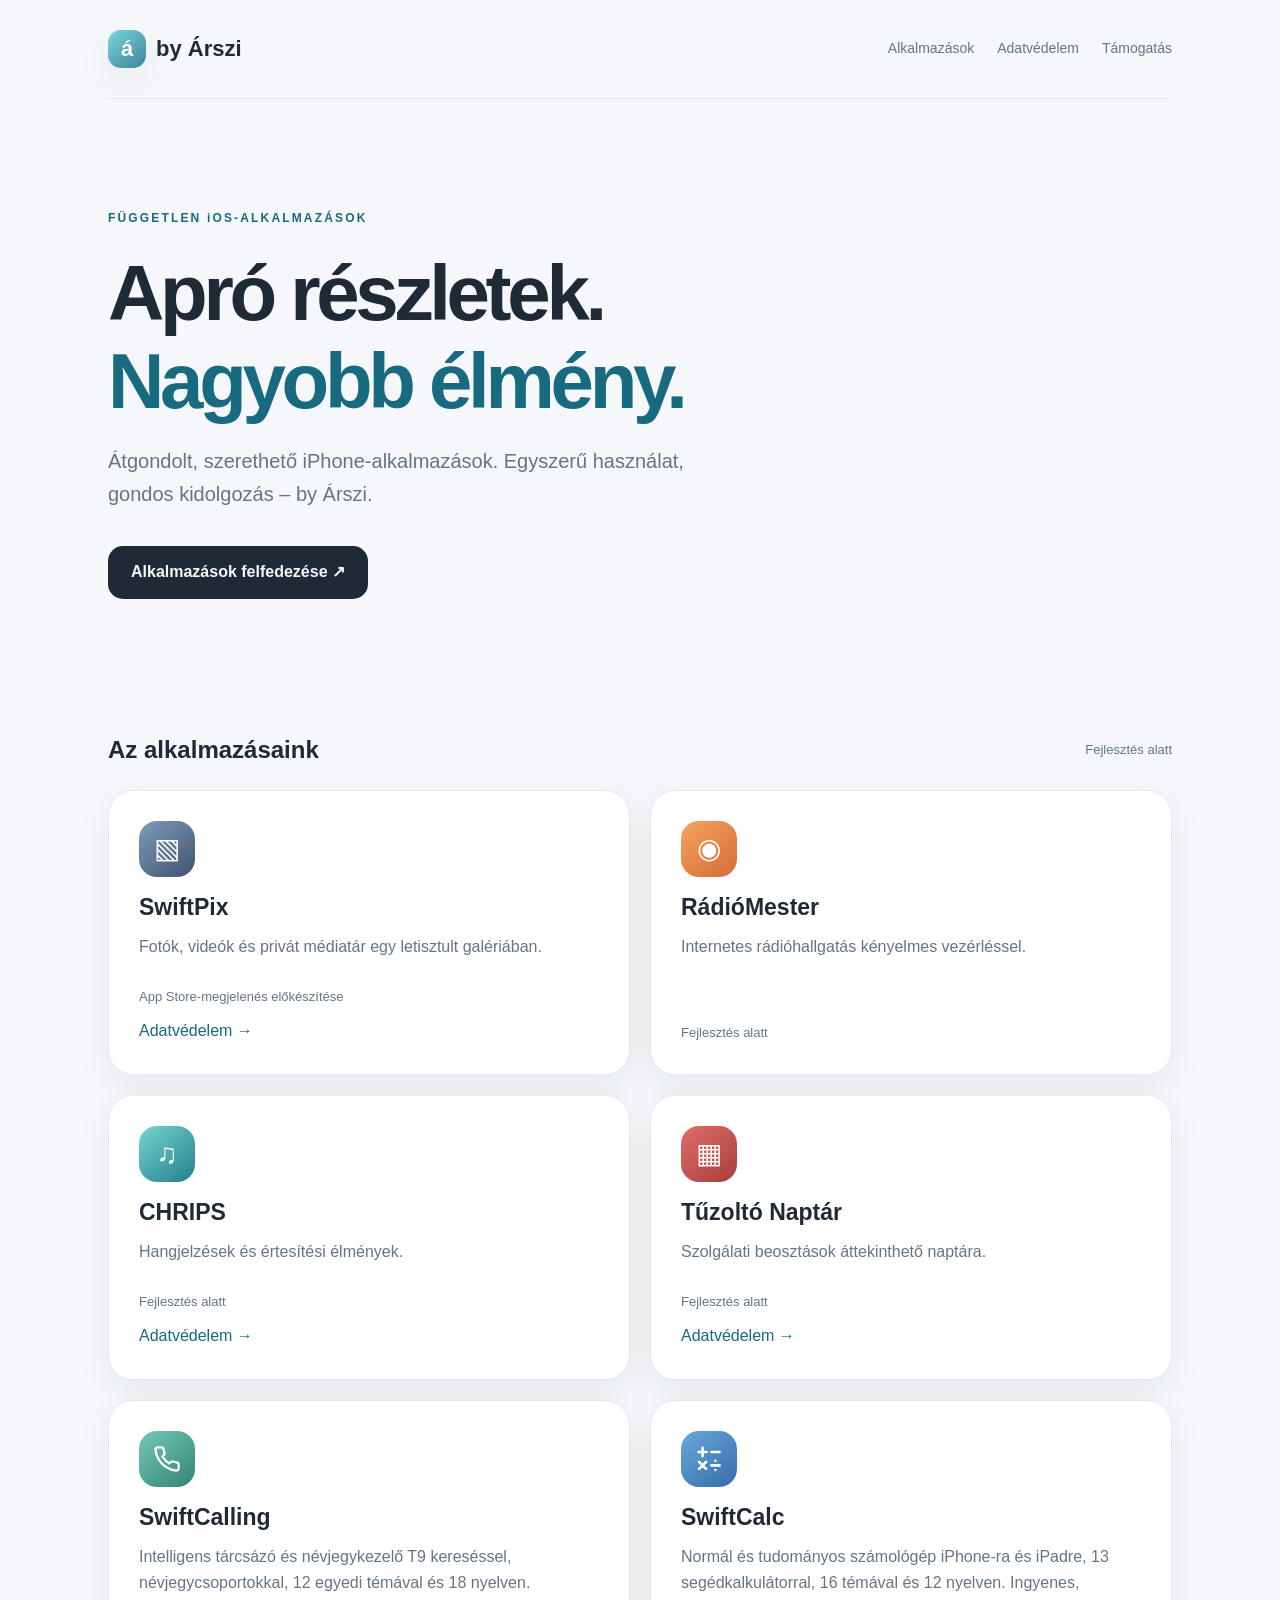
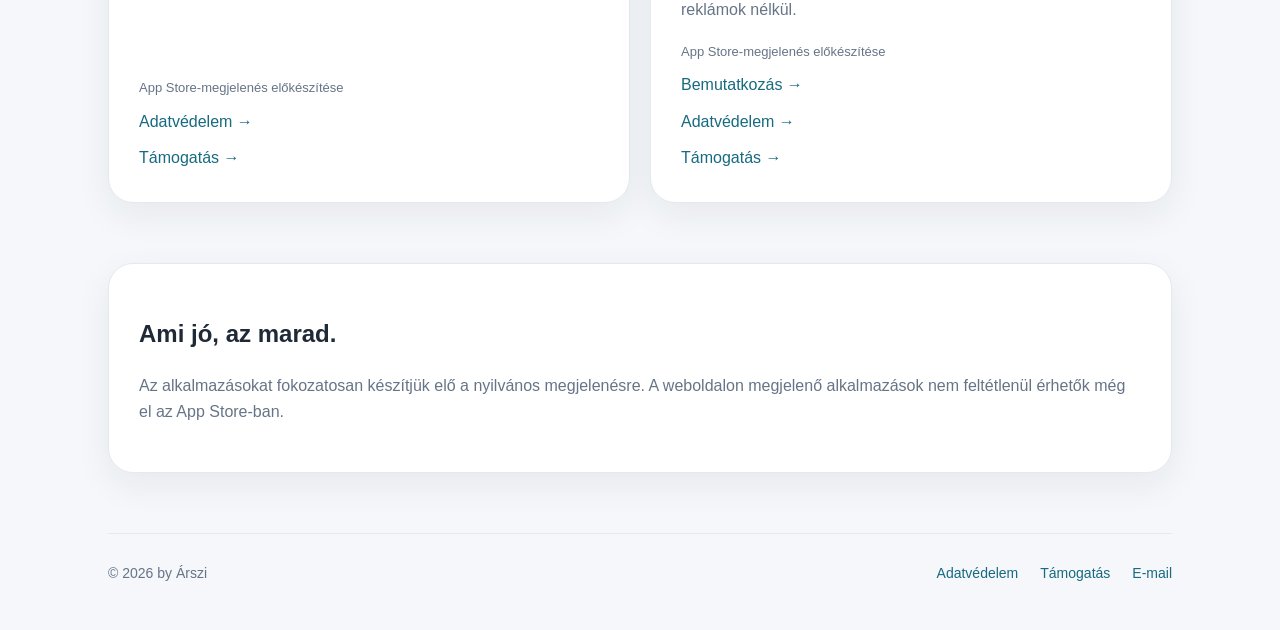
==== commit f43b66b5: "Match SwiftCalc homepage icon to app card style" ====
--- a/index.html
+++ b/index.html
@@ -1 +1 @@
-<!doctype html><html lang="hu"><head><meta charset="utf-8"><meta name="viewport" content="width=device-width,initial-scale=1"><meta name="theme-color" content="#f5f7fa"><meta name="description" content="by Árszi – független iPhone-alkalmazások."><title>by Árszi | Alkalmazások</title><link rel="stylesheet" href="style.css"></head><body><div class="wrap"><header><a class="brand" href="index.html"><span class="mark">á</span> by Árszi</a><nav><a href="#apps">Alkalmazások</a><a href="privacy.html">Adatvédelem</a><a href="support.html">Támogatás</a></nav></header><main><section class="hero"><span class="eyebrow">FÜGGETLEN iOS-ALKALMAZÁSOK</span><h1>Apró részletek.<br><span>Nagyobb élmény.</span></h1><p>Átgondolt, szerethető iPhone-alkalmazások. Egyszerű használat, gondos kidolgozás – by Árszi.</p><a class="primary" href="#apps">Alkalmazások felfedezése <span aria-hidden="true">↗</span></a></section><section id="apps"><div class="sectiontop"><h2>Az alkalmazásaink</h2><span>Fejlesztés alatt</span></div><div class="cards"><article class="card"><div class="appicon pix">▧</div><h3>SwiftPix</h3><p>Fotók, videók és privát médiatár egy letisztult galériában.</p><span class="status">App Store-megjelenés előkészítése</span><a href="privacy.html">Adatvédelem →</a></article><article class="card"><div class="appicon radio">◉</div><h3>RádióMester</h3><p>Internetes rádióhallgatás kényelmes vezérléssel.</p><span class="status">Fejlesztés alatt</span></article><article class="card"><div class="appicon chirps">♫</div><h3>CHRIPS</h3><p>Hangjelzések és értesítési élmények.</p><span class="status">Fejlesztés alatt</span><a href="chrips-privacy.html">Adatvédelem →</a></article><article class="card"><div class="appicon fire">▦</div><h3>Tűzoltó Naptár</h3><p>Szolgálati beosztások áttekinthető naptára.</p><span class="status">Fejlesztés alatt</span><a href="tuzoltonaptar-privacy.html">Adatvédelem →</a></article><article class="card"><div class="appicon" style="background:linear-gradient(140deg,#76c9b5,#328575)" role="img" aria-label="SwiftCalling alkalmazásikon"><svg width="28" height="28" viewBox="0 0 24 24" fill="none" stroke="currentColor" stroke-width="1.9" stroke-linecap="round" stroke-linejoin="round" aria-hidden="true"><path d="M22 16.92v3a2 2 0 0 1-2.18 2 19.79 19.79 0 0 1-8.63-3.07 19.5 19.5 0 0 1-6-6A19.79 19.79 0 0 1 2.12 4.2 2 2 0 0 1 4.11 2h3a2 2 0 0 1 2 1.72c.13.96.36 1.9.69 2.81a2 2 0 0 1-.45 2.11L8.09 9.91a16 16 0 0 0 6 6l1.27-1.27a2 2 0 0 1 2.11-.45c.91.33 1.85.56 2.81.69A2 2 0 0 1 22 16.92z"/></svg></div><h3>SwiftCalling</h3><p>Intelligens tárcsázó és névjegykezelő T9 kereséssel, névjegycsoportokkal, 12 egyedi témával és 18 nyelven.</p><span class="status">App Store-megjelenés előkészítése</span><a href="swiftcalling-privacy.html">Adatvédelem →</a><a href="swiftcalling-support.html">Támogatás →</a></article><article class="card"><img class="appicon" src="swiftcalc-icon.png" width="56" height="56" alt="SwiftCalc alkalmazásikon" style="object-fit:cover"><h3>SwiftCalc</h3><p>Normál és tudományos számológép iPhone-ra és iPadre, 13 segédkalkulátorral, 16 témával és 12 nyelven. Ingyenes, reklámok nélkül.</p><span class="status">App Store-megjelenés előkészítése</span><a href="swiftcalc.html">Bemutatkozás →</a><a href="swiftcalc-privacy.html">Adatvédelem →</a><a href="swiftcalc-support.html">Támogatás →</a></article></div></section><section class="note"><h2>Ami jó, az marad.</h2><p>Az alkalmazásokat fokozatosan készítjük elő a nyilvános megjelenésre. A weboldalon megjelenő alkalmazások nem feltétlenül érhetők még el az App Store-ban.</p></section></main><footer><span>© <span id="year"></span> by Árszi</span><div><a href="privacy.html">Adatvédelem</a><a href="support.html">Támogatás</a><a href="mailto:byarszi@proton.me">E-mail</a></div></footer></div><script>document.getElementById('year').textContent=new Date().getFullYear()</script></body></html>
+<!doctype html><html lang="hu"><head><meta charset="utf-8"><meta name="viewport" content="width=device-width,initial-scale=1"><meta name="theme-color" content="#f5f7fa"><meta name="description" content="by Árszi – független iPhone-alkalmazások."><title>by Árszi | Alkalmazások</title><link rel="stylesheet" href="style.css"></head><body><div class="wrap"><header><a class="brand" href="index.html"><span class="mark">á</span> by Árszi</a><nav><a href="#apps">Alkalmazások</a><a href="privacy.html">Adatvédelem</a><a href="support.html">Támogatás</a></nav></header><main><section class="hero"><span class="eyebrow">FÜGGETLEN iOS-ALKALMAZÁSOK</span><h1>Apró részletek.<br><span>Nagyobb élmény.</span></h1><p>Átgondolt, szerethető iPhone-alkalmazások. Egyszerű használat, gondos kidolgozás – by Árszi.</p><a class="primary" href="#apps">Alkalmazások felfedezése <span aria-hidden="true">↗</span></a></section><section id="apps"><div class="sectiontop"><h2>Az alkalmazásaink</h2><span>Fejlesztés alatt</span></div><div class="cards"><article class="card"><div class="appicon pix">▧</div><h3>SwiftPix</h3><p>Fotók, videók és privát médiatár egy letisztult galériában.</p><span class="status">App Store-megjelenés előkészítése</span><a href="privacy.html">Adatvédelem →</a></article><article class="card"><div class="appicon radio">◉</div><h3>RádióMester</h3><p>Internetes rádióhallgatás kényelmes vezérléssel.</p><span class="status">Fejlesztés alatt</span></article><article class="card"><div class="appicon chirps">♫</div><h3>CHRIPS</h3><p>Hangjelzések és értesítési élmények.</p><span class="status">Fejlesztés alatt</span><a href="chrips-privacy.html">Adatvédelem →</a></article><article class="card"><div class="appicon fire">▦</div><h3>Tűzoltó Naptár</h3><p>Szolgálati beosztások áttekinthető naptára.</p><span class="status">Fejlesztés alatt</span><a href="tuzoltonaptar-privacy.html">Adatvédelem →</a></article><article class="card"><div class="appicon" style="background:linear-gradient(140deg,#76c9b5,#328575)" role="img" aria-label="SwiftCalling alkalmazásikon"><svg width="28" height="28" viewBox="0 0 24 24" fill="none" stroke="currentColor" stroke-width="1.9" stroke-linecap="round" stroke-linejoin="round" aria-hidden="true"><path d="M22 16.92v3a2 2 0 0 1-2.18 2 19.79 19.79 0 0 1-8.63-3.07 19.5 19.5 0 0 1-6-6A19.79 19.79 0 0 1 2.12 4.2 2 2 0 0 1 4.11 2h3a2 2 0 0 1 2 1.72c.13.96.36 1.9.69 2.81a2 2 0 0 1-.45 2.11L8.09 9.91a16 16 0 0 0 6 6l1.27-1.27a2 2 0 0 1 2.11-.45c.91.33 1.85.56 2.81.69A2 2 0 0 1 22 16.92z"/></svg></div><h3>SwiftCalling</h3><p>Intelligens tárcsázó és névjegykezelő T9 kereséssel, névjegycsoportokkal, 12 egyedi témával és 18 nyelven.</p><span class="status">App Store-megjelenés előkészítése</span><a href="swiftcalling-privacy.html">Adatvédelem →</a><a href="swiftcalling-support.html">Támogatás →</a></article><article class="card"><div class="appicon" style="background:linear-gradient(140deg,#67a9d9,#356caa)" role="img" aria-label="SwiftCalc számológépikon"><svg width="28" height="28" viewBox="0 0 24 24" fill="none" stroke="currentColor" stroke-width="2.3" stroke-linecap="round" aria-hidden="true"><path d="M3 6h7M6.5 2.5v7M14 6h7M3.5 14.5l6 6m0-6l-6 6M14 17.5h7"/><circle cx="17.5" cy="13.5" r="1.05" fill="currentColor" stroke="none"/><circle cx="17.5" cy="21.5" r="1.05" fill="currentColor" stroke="none"/></svg></div><h3>SwiftCalc</h3><p>Normál és tudományos számológép iPhone-ra és iPadre, 13 segédkalkulátorral, 16 témával és 12 nyelven. Ingyenes, reklámok nélkül.</p><span class="status">App Store-megjelenés előkészítése</span><a href="swiftcalc.html">Bemutatkozás →</a><a href="swiftcalc-privacy.html">Adatvédelem →</a><a href="swiftcalc-support.html">Támogatás →</a></article></div></section><section class="note"><h2>Ami jó, az marad.</h2><p>Az alkalmazásokat fokozatosan készítjük elő a nyilvános megjelenésre. A weboldalon megjelenő alkalmazások nem feltétlenül érhetők még el az App Store-ban.</p></section></main><footer><span>© <span id="year"></span> by Árszi</span><div><a href="privacy.html">Adatvédelem</a><a href="support.html">Támogatás</a><a href="mailto:byarszi@proton.me">E-mail</a></div></footer></div><script>document.getElementById('year').textContent=new Date().getFullYear()</script></body></html>
